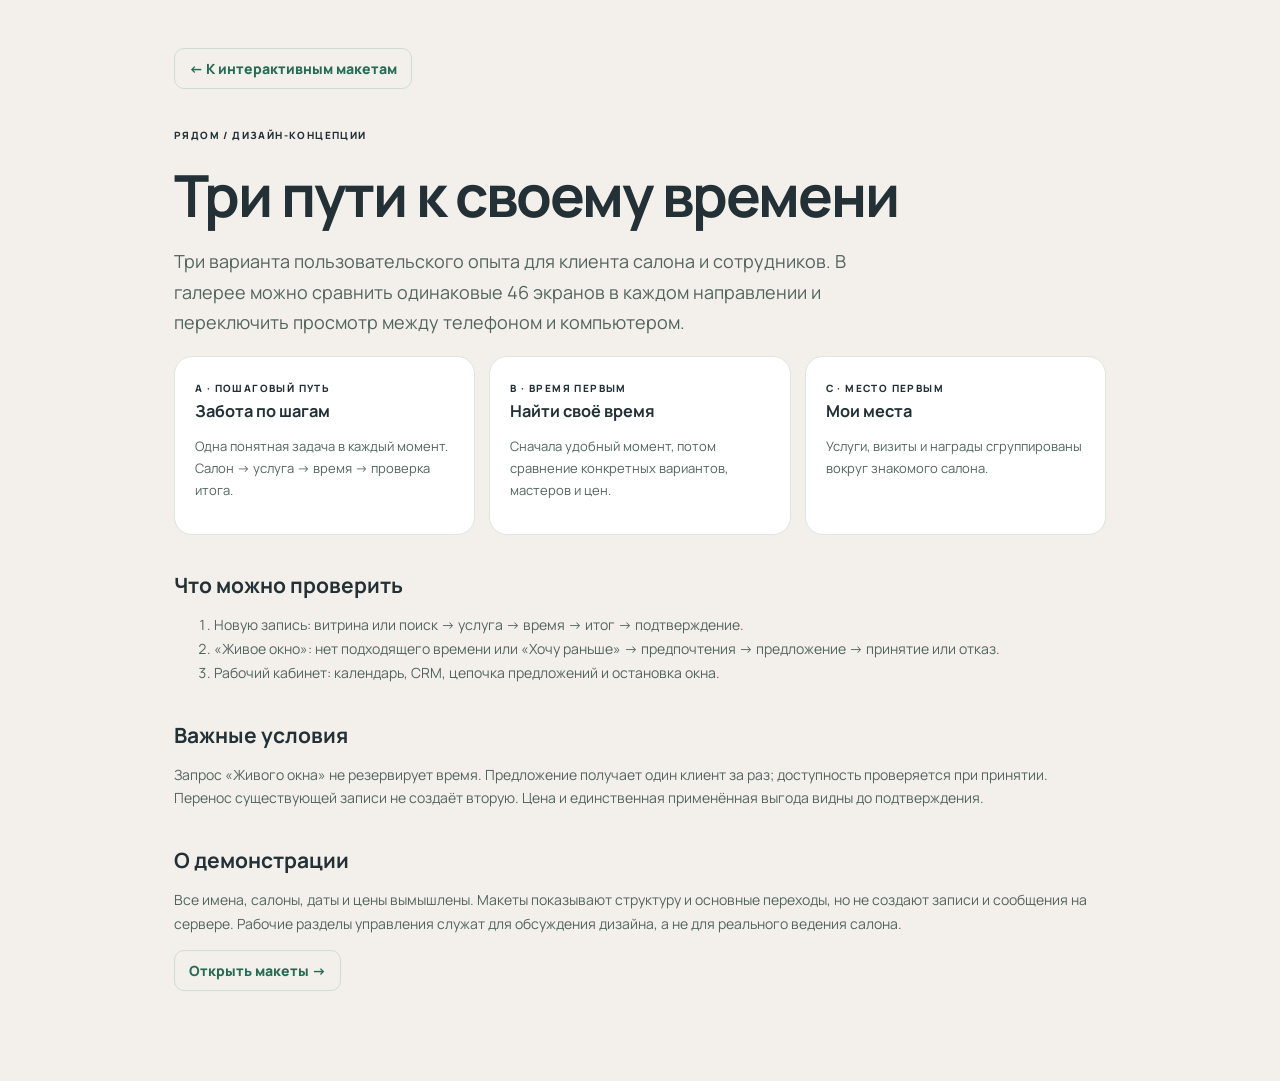
==== about.html @ b25e432c "Publish Ryadom UX design preview" ====
<!doctype html><html lang="ru"><head><meta charset="utf-8"><meta name="viewport" content="width=device-width,initial-scale=1"><title>О проекте · Рядом</title><link rel="stylesheet" href="style.css"><style>main{max-width:980px;margin:auto;padding:48px 24px 90px}h1{font-size:clamp(32px,5vw,58px);line-height:1.07;letter-spacing:-2px;margin:20px 0}h2{margin:36px 0 12px}p,li{line-height:1.7;color:#53645e}a{color:#276b56;text-decoration:underline;text-underline-offset:4px}.lead{font-size:18px;max-width:740px}.cards{display:grid;grid-template-columns:repeat(3,1fr);gap:14px}.cards article{background:#fff;border:1px solid #dce7df;border-radius:18px;padding:20px}.cards h3{margin:4px 0 8px}.cards p{font-size:13px}.back{display:inline-flex;border:1px solid #ceddd2;border-radius:10px;padding:10px 14px;text-decoration:none;font-weight:800}@media(max-width:700px){.cards{grid-template-columns:1fr}}</style></head><body><main><a class="back" href="index.html">← К интерактивным макетам</a><p class="kicker" style="margin-top:38px">РЯДОМ / ДИЗАЙН-КОНЦЕПЦИИ</p><h1>Три пути к своему времени</h1><p class="lead">Три варианта пользовательского опыта для клиента салона и сотрудников. В галерее можно сравнить одинаковые 46 экранов в каждом направлении и переключить просмотр между телефоном и компьютером.</p><div class="cards"><article><span class="kicker">A · ПОШАГОВЫЙ ПУТЬ</span><h3>Забота по шагам</h3><p>Одна понятная задача в каждый момент. Салон → услуга → время → проверка итога.</p></article><article><span class="kicker">B · ВРЕМЯ ПЕРВЫМ</span><h3>Найти своё время</h3><p>Сначала удобный момент, потом сравнение конкретных вариантов, мастеров и цен.</p></article><article><span class="kicker">C · МЕСТО ПЕРВЫМ</span><h3>Мои места</h3><p>Услуги, визиты и награды сгруппированы вокруг знакомого салона.</p></article></div><h2>Что можно проверить</h2><ol><li>Новую запись: витрина или поиск → услуга → время → итог → подтверждение.</li><li>«Живое окно»: нет подходящего времени или «Хочу раньше» → предпочтения → предложение → принятие или отказ.</li><li>Рабочий кабинет: календарь, CRM, цепочка предложений и остановка окна.</li></ol><h2>Важные условия</h2><p>Запрос «Живого окна» не резервирует время. Предложение получает один клиент за раз; доступность проверяется при принятии. Перенос существующей записи не создаёт вторую. Цена и единственная применённая выгода видны до подтверждения.</p><h2>О демонстрации</h2><p>Все имена, салоны, даты и цены вымышлены. Макеты показывают структуру и основные переходы, но не создают записи и сообщения на сервере. Рабочие разделы управления служат для обсуждения дизайна, а не для реального ведения салона.</p><a class="back" href="index.html">Открыть макеты →</a></main></body></html>
---- style.css ----
@import url('https://fonts.googleapis.com/css2?family=DM+Sans:wght@400;500;600;700&family=Manrope:wght@400;500;600;700;800&display=swap');
:root{font-family:Manrope,Arial,sans-serif;color:#233137;background:#f3f0eb;font-size:14px}*{box-sizing:border-box}body{margin:0}button,input,select,textarea{font:inherit}button{cursor:pointer}button:focus-visible,input:focus-visible,select:focus-visible,textarea:focus-visible,a:focus-visible{outline:3px solid #e5885a;outline-offset:3px}button:disabled{cursor:not-allowed;opacity:.55}a{text-decoration:none;color:inherit}.page{min-height:100vh}.lab{max-width:1480px;margin:0 auto;padding:22px 28px 70px;display:grid;grid-template-columns:280px minmax(0,1fr);gap:28px}.lab-head{grid-column:1/-1;display:flex;justify-content:space-between;align-items:center;gap:28px;padding:14px 6px 26px;border-bottom:1px solid #d7d7d2}.lab-head h1{font-size:clamp(29px,3.4vw,52px);line-height:1.09;letter-spacing:-2.5px;margin:7px 0}.lab-head p{margin:0;color:#697272;max-width:665px;line-height:1.65}.lab-head .label{font-size:11px;letter-spacing:2px;font-weight:800;color:#657476}.link{color:#275963;font-weight:700;text-decoration:underline;text-underline-offset:4px}.lab-nav{position:sticky;top:20px;height:calc(100vh - 40px);overflow:auto;scrollbar-width:thin}.lab-nav h2{font-size:13px;letter-spacing:1.2px;text-transform:uppercase;color:#75807e;margin:23px 0 10px}.lab-nav button{display:block;width:100%;text-align:left;padding:10px 12px;border:0;border-radius:10px;background:none;color:#485453;margin:2px 0}.lab-nav button:hover,.lab-nav button.active{background:#fff;color:#183e3a;font-weight:800}.lab-nav small{font-size:11px;display:block;color:#82908e}.concepts{display:flex;gap:10px;flex-wrap:wrap;margin:0 0 18px}.concepts button{flex:1;min-width:128px;border:1px solid #d6dcd6;border-radius:12px;background:#fff;padding:13px 14px;text-align:left}.concepts button strong{display:block;font-size:14px}.concepts button small{font-size:11px;color:#697675}.concepts button.active{border:2px solid #244e48;background:#e9f3ec}.concepts button.active.b{border-color:#235071;background:#e9f1f5}.concepts button.active.c{border-color:#745333;background:#f7eee2}.stage{min-width:0}.stage-top{display:grid;grid-template-columns:1fr auto;gap:16px;align-items:end;margin-bottom:17px}.stage-top h2{font-size:26px;letter-spacing:-1px;margin:0}.stage-top p{color:#697675;margin:5px 0 0}.stage-top .mode{display:flex;gap:4px;padding:4px;background:#e6e9e4;border-radius:10px}.mode button{padding:7px 12px;border:0;border-radius:7px;background:transparent;color:#53605c}.mode button.active{background:#fff;color:#1c413b;font-weight:800;box-shadow:0 1px 4px #26333317}.stage-body{display:flex;gap:30px;align-items:flex-start}.device-wrap{flex:0 0 390px}.device-label{font-size:11px;letter-spacing:1px;color:#76817d;margin:0 0 9px 4px}.device{width:390px;height:844px;overflow:hidden;border-radius:32px;background:white;box-shadow:0 22px 65px #29403c26;border:7px solid #273336;position:relative}.device .app-screen{height:830px}.explain{flex:1;min-width:220px;max-width:420px}.explain .eyebrow{color:#72807c}.explain h3{font-size:30px;line-height:1.18;letter-spacing:-1px;margin:10px 0 14px}.explain p{line-height:1.68;color:#596c68}.explain .why{border-top:1px solid #d5ddd5;margin:24px 0;padding-top:20px}.explain .why h4{margin:0 0 8px}.explain ul{padding-left:18px;line-height:1.8;color:#596c68}.explain .journey button{margin:5px 5px 5px 0;padding:10px 13px;border:1px solid #cbd8ce;background:white;border-radius:10px}.compare{background:#fff;border:1px solid #dce1da;border-radius:22px;margin:30px 0;padding:26px}.compare h2{margin-top:0}.compare-grid{display:grid;grid-template-columns:repeat(3,1fr);gap:18px}.compare-grid article{padding:18px;border-radius:16px;background:#f5f6f2}.compare-grid h3{margin:0 0 7px}.compare-grid p{color:#5c6865;line-height:1.5}.compare-grid strong{font-size:12px;color:#3f5550}.bottom-note{font-size:12px;line-height:1.6;color:#66746d;margin-top:18px}.app-screen{--bg:#f8f8f3;--paper:#fff;--ink:#23443c;--muted:#61756c;--accent:#276b56;--light:#e8f4e9;--line:#dce7df;--radius:20px;background:var(--bg);color:var(--ink);font-family:Manrope,Arial,sans-serif;position:relative;overflow:hidden}.app-screen.b{--bg:#f1f5f7;--paper:#fff;--ink:#203748;--muted:#647b87;--accent:#225b83;--light:#dfeef5;--line:#d5e2e8;--radius:12px;font-family:'DM Sans',Arial,sans-serif}.app-screen.c{--bg:#fcf7f0;--paper:#fffefa;--ink:#49372b;--muted:#817162;--accent:#915e3f;--light:#f5e8d9;--line:#eaded1;--radius:27px;font-family:Manrope,Arial,sans-serif}.status{height:27px;display:flex;align-items:center;justify-content:space-between;padding:0 22px;font-size:11px;font-weight:800;background:var(--bg)}.app-top{height:59px;display:flex;align-items:center;justify-content:space-between;padding:0 19px}.app-top .brand{font-weight:800;letter-spacing:-1.5px;font-size:23px}.app-top .brand span{color:var(--accent)}.app-top .back{border:0;background:transparent;font-size:26px;color:var(--ink);width:44px;height:44px;text-align:left}.app-top .space{background:var(--light);border:0;color:var(--accent);border-radius:99px;font-size:11px;font-weight:800;padding:8px 10px}.scroll{height:calc(100% - 170px);overflow:auto;padding:13px 22px 35px;scrollbar-width:thin;scrollbar-color:var(--line) transparent}.app-screen.b .scroll{padding-top:6px}.app-screen.c .scroll{padding:18px 24px 35px}.bottom{height:74px;background:var(--paper);border-top:1px solid var(--line);display:flex;justify-content:space-around;align-items:center;padding-bottom:12px;position:absolute;bottom:0;width:100%}.bottom button{border:0;background:transparent;color:var(--muted);font-size:11px;min-width:70px;min-height:48px;display:flex;flex-direction:column;align-items:center;justify-content:center;gap:2px}.bottom button.active{color:var(--accent);font-weight:800}.bottom .ico{font-size:19px}.home-line{font-size:11px;color:var(--muted);font-weight:800;letter-spacing:1.4px;text-transform:uppercase;margin-bottom:8px}.app-screen h1{font-size:27px;line-height:1.14;letter-spacing:-1.25px;margin:0 0 10px}.app-screen h2{font-size:19px;letter-spacing:-.6px;margin:25px 0 11px}.app-screen h3{font-size:15px;margin:0 0 4px}.sub{color:var(--muted);line-height:1.55;font-size:13px;margin:0 0 16px}.paper{background:var(--paper);border:1px solid var(--line);border-radius:var(--radius);padding:16px;margin:10px 0;box-shadow:0 3px 12px #29433908}.app-screen.a .paper{box-shadow:0 6px 20px #2c543c0c}.app-screen.b .paper{box-shadow:none}.app-screen.c .paper{border-color:#efe5d8;box-shadow:0 9px 25px #7755380b}.paper.soft{background:var(--light);border-color:transparent}.paper.warn{background:#fff4e7;border-color:#f0dcc0}.paper.error{background:#fff0ec;border-color:#efc5ba}.paper.good{background:#e8f5ee;border-color:#c4e6d0}.row{display:flex;align-items:center;justify-content:space-between;gap:12px}.row>div{min-width:0}.row strong{font-size:14px}.mini{color:var(--muted);font-size:11px;line-height:1.5}.kicker{font-size:10px;font-weight:800;letter-spacing:1.4px;text-transform:uppercase;color:var(--accent)}.big{font-size:34px;font-weight:800;letter-spacing:-2px}.pill{display:inline-flex;padding:5px 9px;border-radius:99px;background:var(--light);color:var(--accent);font-size:10px;font-weight:800}.pill.warn{background:#fff0d6;color:#93651f}.pill.ok{background:#e1f2e5;color:#227548}.art{height:142px;border-radius:var(--radius);background:linear-gradient(140deg,#d5e7d8,#f1e7cf);position:relative;overflow:hidden;margin:12px 0 22px}.art:before,.art:after{content:'';position:absolute;border:15px solid #ffffff94;width:140px;height:140px;border-radius:50%;right:20px;top:-30px}.art:after{right:100px;top:45px;width:105px;height:105px;border-width:10px}.art span{position:absolute;left:21px;top:25px;font-size:27px;letter-spacing:-1px;font-weight:800;z-index:2;color:#315747;max-width:165px}.art small{position:absolute;left:21px;bottom:18px;z-index:2;color:#315747}.app-screen.b .art{background:linear-gradient(135deg,#d7eaf3,#a8c8dd);border-radius:12px}.app-screen.b .art span,.app-screen.b .art small{color:#1d4f70}.app-screen.c .art{background:linear-gradient(135deg,#efd7bb,#fcf0dc);height:180px}.app-screen.c .art span,.app-screen.c .art small{color:#79543a}.btn{width:100%;min-height:48px;border-radius:13px;border:1px solid var(--accent);background:var(--accent);color:white;font-weight:800;padding:10px 16px;text-align:center;margin:6px 0}.btn.secondary{background:var(--paper);color:var(--accent)}.btn.ghost{background:transparent;border-color:transparent;color:var(--accent);text-align:left;padding-left:0}.btn.danger{background:#a84739;border-color:#a84739}.app-screen.c .btn{border-radius:100px}.app-screen.b .btn{border-radius:9px}.btn.inline{width:auto;padding:9px 15px;min-height:42px}.app-screen input,.app-screen select,.app-screen textarea{border:1px solid var(--line);border-radius:12px;background:#fff;color:var(--ink);padding:11px 12px;width:100%;min-height:44px;outline:none}.app-screen textarea{min-height:80px}.app-screen label{display:block;font-size:12px;font-weight:700;margin:12px 0 5px}.app-screen .checks label{display:inline-flex;align-items:center;gap:6px;margin:4px 5px 4px 0;border:1px solid var(--line);padding:7px 8px;border-radius:10px;font-size:11px;min-height:40px}.app-screen .checks input{width:auto;min-height:0;accent-color:var(--accent)}.chips{display:flex;gap:7px;overflow:auto;padding:3px 0 7px;scrollbar-width:none}.chips button{flex:0 0 auto;min-height:39px;border:1px solid var(--line);border-radius:99px;padding:7px 13px;color:var(--ink);background:var(--paper);font-size:12px}.chips button.sel{background:var(--accent);border-color:var(--accent);color:white}.meta-list{display:grid;grid-template-columns:auto 1fr;gap:10px 16px;padding:6px 0}.meta-list dt{color:var(--muted);font-size:12px}.meta-list dd{margin:0;font-weight:700;font-size:13px;text-align:right}.divider{border:0;border-top:1px solid var(--line);margin:14px 0}.touch{display:block;width:100%;border:0;background:transparent;text-align:left;color:inherit;padding:0;min-height:44px}.touch+.touch{border-top:1px solid var(--line)}.touch:focus-visible{outline:3px solid #e5885a}.touch-row{display:flex;align-items:center;justify-content:space-between;gap:10px;padding:12px 0}.touch-row .arrow{font-size:22px;color:var(--accent)}.progress{display:flex;gap:7px}.progress i{flex:1;height:8px;border-radius:8px;background:var(--line)}.progress i.on{background:var(--accent)}.empty-icon{font-size:32px;display:block;margin-bottom:12px}.workspace-menu{display:grid;gap:8px}.workspace-menu button{border:1px solid var(--line);background:var(--paper);border-radius:14px;text-align:left;padding:16px;color:var(--ink);min-height:72px}.workspace-menu button strong{display:block}.workspace-menu button small{color:var(--muted)}.step-head{display:flex;gap:7px;margin:0 0 18px}.step-head i{height:4px;background:var(--line);flex:1;border-radius:4px}.step-head i.on{background:var(--accent)}.grid-two{display:grid;grid-template-columns:1fr 1fr;gap:9px}.choice{background:var(--paper);border:1px solid var(--line);border-radius:14px;padding:13px;text-align:left;color:var(--ink);min-height:68px;width:100%}.choice.sel{border:2px solid var(--accent);background:var(--light)}.choice strong{display:block}.choice small{color:var(--muted)}.app-screen.b .time-grid{display:grid;grid-template-columns:repeat(3,1fr);gap:8px}.time-grid button{border:1px solid var(--line);background:var(--paper);border-radius:11px;padding:12px 6px;color:var(--ink);min-height:52px;font-weight:700}.time-grid button.sel{background:var(--accent);color:white}.app-screen.c .time-grid{display:flex;overflow:auto;gap:8px}.app-screen.c .time-grid button{min-width:86px}.timeline{border-left:2px solid var(--line);margin-left:6px;padding-left:16px}.timeline article{position:relative;padding:4px 0 22px}.timeline article:before{content:'';position:absolute;left:-22px;top:7px;width:10px;height:10px;border-radius:50%;background:var(--accent)}.drawer{background:var(--paper);border-radius:22px 22px 0 0;padding:18px;border-top:1px solid var(--line)}.app-screen.b .drawer{border-radius:12px}.filter-band{background:var(--paper);border:1px solid var(--line);padding:12px;border-radius:12px;margin:8px 0}.search-input{display:flex;gap:7px;align-items:center;background:var(--paper);border:1px solid var(--line);border-radius:13px;padding:0 10px}.search-input input{border:0;background:transparent}.app-screen.c .salon-tabs{display:flex;gap:14px;border-bottom:1px solid var(--line);margin:10px 0 20px}.salon-tabs button{border:0;background:transparent;color:var(--muted);padding:10px 0;font-size:12px}.salon-tabs button.sel{color:var(--accent);font-weight:800;border-bottom:2px solid var(--accent)}.desktop{width:min(100%,1000px);min-height:670px;background:var(--bg);border:1px solid var(--line);border-radius:22px;overflow:hidden;display:grid;grid-template-columns:206px 1fr;box-shadow:0 20px 50px #29403c17}.desktop aside{background:var(--paper);border-right:1px solid var(--line);padding:25px 15px}.desktop aside strong{display:block;font-size:22px;margin:0 0 20px}.desktop aside button{width:100%;border:0;background:transparent;border-radius:10px;padding:12px;text-align:left;color:var(--muted)}.desktop aside button.sel{background:var(--light);color:var(--accent);font-weight:800}.desktop main{padding:30px 33px}.desktop h2{margin:0;font-size:26px}.desktop .board{display:grid;grid-template-columns:repeat(3,1fr);gap:12px;margin-top:22px}.desktop .paper{margin:0}.desktop .table{background:var(--paper);border:1px solid var(--line);border-radius:16px;margin-top:22px;overflow:hidden}.desktop .table-row{display:grid;grid-template-columns:1fr 1fr 1.4fr .8fr;padding:15px 20px;border-bottom:1px solid var(--line);font-size:13px}.desktop .table-row:last-child{border:0}.desktop .table-row.head{font-size:11px;font-weight:800;color:var(--muted)}.desktop .wide-timeline{display:grid;grid-template-columns:58px repeat(3,1fr);gap:8px;margin-top:20px}.desktop .wide-timeline>div{border-bottom:1px solid var(--line);min-height:65px;padding:6px;font-size:12px}.desktop .wide-timeline .block{background:var(--light);border-radius:10px;padding:12px;font-size:13px}.desktop .workhero{display:flex;justify-content:space-between;gap:18px;margin-top:10px}.desktop .workhero p{color:var(--muted)}.desktop .workhero button{width:auto;padding:10px 18px}.app-screen.b .step-head{display:none}.app-screen.b .booking-layout .paper{border-left:3px solid var(--accent)}.app-screen.c .booking-layout .paper{border-radius:25px}.app-screen.c .salon-header{font-size:11px;color:var(--accent);font-weight:800;letter-spacing:.9px;text-transform:uppercase}.app-screen.a .task-hero{background:linear-gradient(135deg,#e5f4e7,#f7f9ed);border-radius:24px;padding:21px;margin:5px 0 20px}.task-hero .big{font-size:24px;letter-spacing:-1px}.app-screen.b .task-hero{background:#dcecf5;border-radius:12px}.app-screen.c .task-hero{background:#f7e9d8;border-radius:28px}.app-screen.b .search-heading{font-size:32px}.app-screen.c .salon-portal{border-radius:27px;background:var(--light);padding:20px}.app-screen.c .salon-portal h1{margin:4px 0}.top-actions{display:flex;gap:6px;align-items:center}.top-actions button{border:0;background:var(--light);color:var(--accent);min-height:35px;border-radius:99px;padding:5px 10px;font-size:11px;font-weight:800}.spark{font-size:21px;color:var(--accent)}@media(max-width:1100px){.stage-body{flex-direction:column}.lab{grid-template-columns:230px minmax(0,1fr)}.device-wrap{flex:0 0 auto}}@media(max-width:760px){.lab{display:block;padding:16px 12px}.lab-head{display:block;padding-bottom:14px}.lab-head h1{letter-spacing:-1.5px}.lab-head p{font-size:12px}.lab-nav{position:static;height:auto;max-height:120px;overflow:auto;display:flex;gap:10px;align-items:flex-start;border-bottom:1px solid #ddd;padding:0 0 10px}.lab-nav h2{display:none}.lab-nav button{width:auto;white-space:nowrap;border:1px solid #d9ded8;padding:8px 12px}.stage-top{display:block}.stage-top h2{font-size:20px}.stage-body{align-items:center;gap:14px}.device{max-width:calc(100vw - 24px);height:844px}.device-wrap{max-width:100%}.explain{padding:12px}.compare-grid{grid-template-columns:1fr}.compare{padding:18px}.stage-top .mode{margin:10px 0}}
.comparison-table{margin-top:18px;border:1px solid #e0e6e0;border-radius:14px;overflow:hidden}.comparison-row{display:grid;grid-template-columns:1.1fr repeat(3,1fr);border-top:1px solid #e7ece6}.comparison-row:first-child{border-top:0}.comparison-row span{padding:11px 12px;font-size:12px;line-height:1.45}.comparison-row span:first-child{font-weight:800;background:#f8faf6}.comparison-row.head{background:#ecf3ee;color:#49635a;font-weight:800}.comparison-row.head span{font-size:10px;letter-spacing:.6px}.comparison-row.head span:first-child{background:#ecf3ee}@media(max-width:760px){.comparison-table{overflow-x:auto}.comparison-row{min-width:650px}}
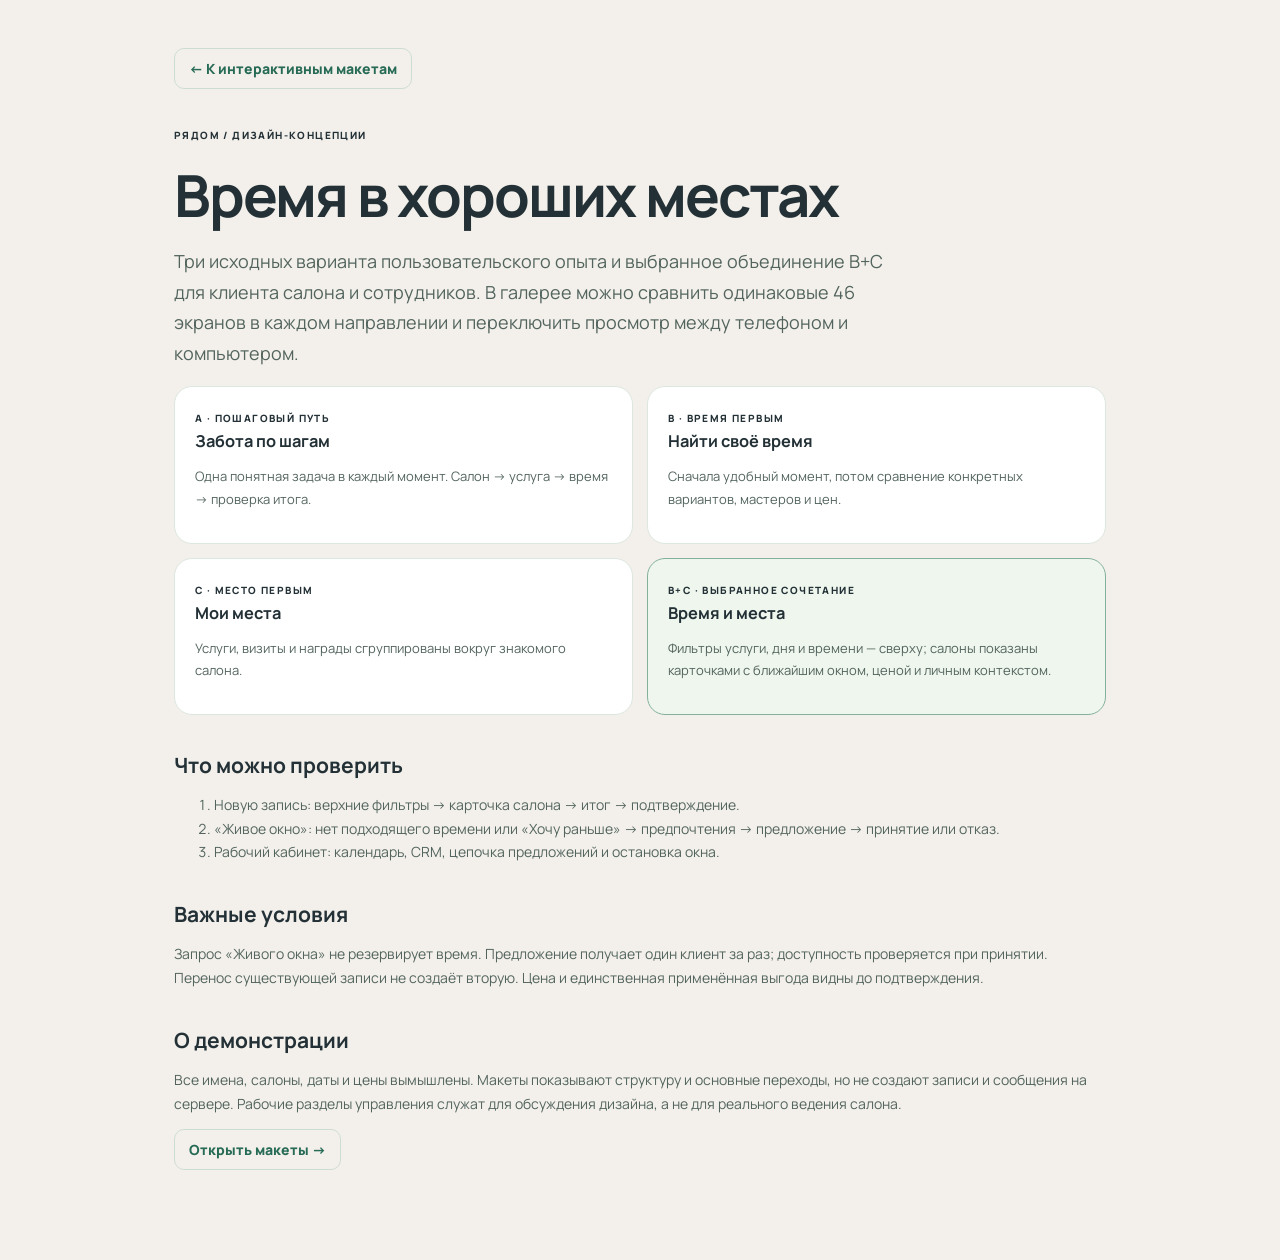
==== commit 11938553: "Add combined B+C search and salon card experience" ====
--- a/about.html
+++ b/about.html
@@ -1 +1 @@
-<!doctype html><html lang="ru"><head><meta charset="utf-8"><meta name="viewport" content="width=device-width,initial-scale=1"><title>О проекте · Рядом</title><link rel="stylesheet" href="style.css"><style>main{max-width:980px;margin:auto;padding:48px 24px 90px}h1{font-size:clamp(32px,5vw,58px);line-height:1.07;letter-spacing:-2px;margin:20px 0}h2{margin:36px 0 12px}p,li{line-height:1.7;color:#53645e}a{color:#276b56;text-decoration:underline;text-underline-offset:4px}.lead{font-size:18px;max-width:740px}.cards{display:grid;grid-template-columns:repeat(3,1fr);gap:14px}.cards article{background:#fff;border:1px solid #dce7df;border-radius:18px;padding:20px}.cards h3{margin:4px 0 8px}.cards p{font-size:13px}.back{display:inline-flex;border:1px solid #ceddd2;border-radius:10px;padding:10px 14px;text-decoration:none;font-weight:800}@media(max-width:700px){.cards{grid-template-columns:1fr}}</style></head><body><main><a class="back" href="index.html">← К интерактивным макетам</a><p class="kicker" style="margin-top:38px">РЯДОМ / ДИЗАЙН-КОНЦЕПЦИИ</p><h1>Три пути к своему времени</h1><p class="lead">Три варианта пользовательского опыта для клиента салона и сотрудников. В галерее можно сравнить одинаковые 46 экранов в каждом направлении и переключить просмотр между телефоном и компьютером.</p><div class="cards"><article><span class="kicker">A · ПОШАГОВЫЙ ПУТЬ</span><h3>Забота по шагам</h3><p>Одна понятная задача в каждый момент. Салон → услуга → время → проверка итога.</p></article><article><span class="kicker">B · ВРЕМЯ ПЕРВЫМ</span><h3>Найти своё время</h3><p>Сначала удобный момент, потом сравнение конкретных вариантов, мастеров и цен.</p></article><article><span class="kicker">C · МЕСТО ПЕРВЫМ</span><h3>Мои места</h3><p>Услуги, визиты и награды сгруппированы вокруг знакомого салона.</p></article></div><h2>Что можно проверить</h2><ol><li>Новую запись: витрина или поиск → услуга → время → итог → подтверждение.</li><li>«Живое окно»: нет подходящего времени или «Хочу раньше» → предпочтения → предложение → принятие или отказ.</li><li>Рабочий кабинет: календарь, CRM, цепочка предложений и остановка окна.</li></ol><h2>Важные условия</h2><p>Запрос «Живого окна» не резервирует время. Предложение получает один клиент за раз; доступность проверяется при принятии. Перенос существующей записи не создаёт вторую. Цена и единственная применённая выгода видны до подтверждения.</p><h2>О демонстрации</h2><p>Все имена, салоны, даты и цены вымышлены. Макеты показывают структуру и основные переходы, но не создают записи и сообщения на сервере. Рабочие разделы управления служат для обсуждения дизайна, а не для реального ведения салона.</p><a class="back" href="index.html">Открыть макеты →</a></main></body></html>
+<!doctype html><html lang="ru"><head><meta charset="utf-8"><meta name="viewport" content="width=device-width,initial-scale=1"><title>О проекте · Рядом</title><link rel="stylesheet" href="style.css?v=bc1"><style>main{max-width:980px;margin:auto;padding:48px 24px 90px}h1{font-size:clamp(32px,5vw,58px);line-height:1.07;letter-spacing:-2px;margin:20px 0}h2{margin:36px 0 12px}p,li{line-height:1.7;color:#53645e}a{color:#276b56;text-decoration:underline;text-underline-offset:4px}.lead{font-size:18px;max-width:740px}.cards{display:grid;grid-template-columns:repeat(2,1fr);gap:14px}.cards article{background:#fff;border:1px solid #dce7df;border-radius:18px;padding:20px}.cards h3{margin:4px 0 8px}.cards p{font-size:13px}.back{display:inline-flex;border:1px solid #ceddd2;border-radius:10px;padding:10px 14px;text-decoration:none;font-weight:800}@media(max-width:700px){.cards{grid-template-columns:1fr}}</style></head><body><main><a class="back" href="index.html">← К интерактивным макетам</a><p class="kicker" style="margin-top:38px">РЯДОМ / ДИЗАЙН-КОНЦЕПЦИИ</p><h1>Время в хороших местах</h1><p class="lead">Три исходных варианта пользовательского опыта и выбранное объединение B+C для клиента салона и сотрудников. В галерее можно сравнить одинаковые 46 экранов в каждом направлении и переключить просмотр между телефоном и компьютером.</p><div class="cards"><article><span class="kicker">A · ПОШАГОВЫЙ ПУТЬ</span><h3>Забота по шагам</h3><p>Одна понятная задача в каждый момент. Салон → услуга → время → проверка итога.</p></article><article><span class="kicker">B · ВРЕМЯ ПЕРВЫМ</span><h3>Найти своё время</h3><p>Сначала удобный момент, потом сравнение конкретных вариантов, мастеров и цен.</p></article><article><span class="kicker">C · МЕСТО ПЕРВЫМ</span><h3>Мои места</h3><p>Услуги, визиты и награды сгруппированы вокруг знакомого салона.</p></article><article style="background:#eef6ed;border-color:#84b19a"><span class="kicker">B+C · ВЫБРАННОЕ СОЧЕТАНИЕ</span><h3>Время и места</h3><p>Фильтры услуги, дня и времени — сверху; салоны показаны карточками с ближайшим окном, ценой и личным контекстом.</p></article></div><h2>Что можно проверить</h2><ol><li>Новую запись: верхние фильтры → карточка салона → итог → подтверждение.</li><li>«Живое окно»: нет подходящего времени или «Хочу раньше» → предпочтения → предложение → принятие или отказ.</li><li>Рабочий кабинет: календарь, CRM, цепочка предложений и остановка окна.</li></ol><h2>Важные условия</h2><p>Запрос «Живого окна» не резервирует время. Предложение получает один клиент за раз; доступность проверяется при принятии. Перенос существующей записи не создаёт вторую. Цена и единственная применённая выгода видны до подтверждения.</p><h2>О демонстрации</h2><p>Все имена, салоны, даты и цены вымышлены. Макеты показывают структуру и основные переходы, но не создают записи и сообщения на сервере. Рабочие разделы управления служат для обсуждения дизайна, а не для реального ведения салона.</p><a class="back" href="index.html">Открыть макеты →</a></main></body></html>
--- a/style.css
+++ b/style.css
@@ -1,3 +1,4 @@
 @import url('https://fonts.googleapis.com/css2?family=DM+Sans:wght@400;500;600;700&family=Manrope:wght@400;500;600;700;800&display=swap');
 :root{font-family:Manrope,Arial,sans-serif;color:#233137;background:#f3f0eb;font-size:14px}*{box-sizing:border-box}body{margin:0}button,input,select,textarea{font:inherit}button{cursor:pointer}button:focus-visible,input:focus-visible,select:focus-visible,textarea:focus-visible,a:focus-visible{outline:3px solid #e5885a;outline-offset:3px}button:disabled{cursor:not-allowed;opacity:.55}a{text-decoration:none;color:inherit}.page{min-height:100vh}.lab{max-width:1480px;margin:0 auto;padding:22px 28px 70px;display:grid;grid-template-columns:280px minmax(0,1fr);gap:28px}.lab-head{grid-column:1/-1;display:flex;justify-content:space-between;align-items:center;gap:28px;padding:14px 6px 26px;border-bottom:1px solid #d7d7d2}.lab-head h1{font-size:clamp(29px,3.4vw,52px);line-height:1.09;letter-spacing:-2.5px;margin:7px 0}.lab-head p{margin:0;color:#697272;max-width:665px;line-height:1.65}.lab-head .label{font-size:11px;letter-spacing:2px;font-weight:800;color:#657476}.link{color:#275963;font-weight:700;text-decoration:underline;text-underline-offset:4px}.lab-nav{position:sticky;top:20px;height:calc(100vh - 40px);overflow:auto;scrollbar-width:thin}.lab-nav h2{font-size:13px;letter-spacing:1.2px;text-transform:uppercase;color:#75807e;margin:23px 0 10px}.lab-nav button{display:block;width:100%;text-align:left;padding:10px 12px;border:0;border-radius:10px;background:none;color:#485453;margin:2px 0}.lab-nav button:hover,.lab-nav button.active{background:#fff;color:#183e3a;font-weight:800}.lab-nav small{font-size:11px;display:block;color:#82908e}.concepts{display:flex;gap:10px;flex-wrap:wrap;margin:0 0 18px}.concepts button{flex:1;min-width:128px;border:1px solid #d6dcd6;border-radius:12px;background:#fff;padding:13px 14px;text-align:left}.concepts button strong{display:block;font-size:14px}.concepts button small{font-size:11px;color:#697675}.concepts button.active{border:2px solid #244e48;background:#e9f3ec}.concepts button.active.b{border-color:#235071;background:#e9f1f5}.concepts button.active.c{border-color:#745333;background:#f7eee2}.stage{min-width:0}.stage-top{display:grid;grid-template-columns:1fr auto;gap:16px;align-items:end;margin-bottom:17px}.stage-top h2{font-size:26px;letter-spacing:-1px;margin:0}.stage-top p{color:#697675;margin:5px 0 0}.stage-top .mode{display:flex;gap:4px;padding:4px;background:#e6e9e4;border-radius:10px}.mode button{padding:7px 12px;border:0;border-radius:7px;background:transparent;color:#53605c}.mode button.active{background:#fff;color:#1c413b;font-weight:800;box-shadow:0 1px 4px #26333317}.stage-body{display:flex;gap:30px;align-items:flex-start}.device-wrap{flex:0 0 390px}.device-label{font-size:11px;letter-spacing:1px;color:#76817d;margin:0 0 9px 4px}.device{width:390px;height:844px;overflow:hidden;border-radius:32px;background:white;box-shadow:0 22px 65px #29403c26;border:7px solid #273336;position:relative}.device .app-screen{height:830px}.explain{flex:1;min-width:220px;max-width:420px}.explain .eyebrow{color:#72807c}.explain h3{font-size:30px;line-height:1.18;letter-spacing:-1px;margin:10px 0 14px}.explain p{line-height:1.68;color:#596c68}.explain .why{border-top:1px solid #d5ddd5;margin:24px 0;padding-top:20px}.explain .why h4{margin:0 0 8px}.explain ul{padding-left:18px;line-height:1.8;color:#596c68}.explain .journey button{margin:5px 5px 5px 0;padding:10px 13px;border:1px solid #cbd8ce;background:white;border-radius:10px}.compare{background:#fff;border:1px solid #dce1da;border-radius:22px;margin:30px 0;padding:26px}.compare h2{margin-top:0}.compare-grid{display:grid;grid-template-columns:repeat(3,1fr);gap:18px}.compare-grid article{padding:18px;border-radius:16px;background:#f5f6f2}.compare-grid h3{margin:0 0 7px}.compare-grid p{color:#5c6865;line-height:1.5}.compare-grid strong{font-size:12px;color:#3f5550}.bottom-note{font-size:12px;line-height:1.6;color:#66746d;margin-top:18px}.app-screen{--bg:#f8f8f3;--paper:#fff;--ink:#23443c;--muted:#61756c;--accent:#276b56;--light:#e8f4e9;--line:#dce7df;--radius:20px;background:var(--bg);color:var(--ink);font-family:Manrope,Arial,sans-serif;position:relative;overflow:hidden}.app-screen.b{--bg:#f1f5f7;--paper:#fff;--ink:#203748;--muted:#647b87;--accent:#225b83;--light:#dfeef5;--line:#d5e2e8;--radius:12px;font-family:'DM Sans',Arial,sans-serif}.app-screen.c{--bg:#fcf7f0;--paper:#fffefa;--ink:#49372b;--muted:#817162;--accent:#915e3f;--light:#f5e8d9;--line:#eaded1;--radius:27px;font-family:Manrope,Arial,sans-serif}.status{height:27px;display:flex;align-items:center;justify-content:space-between;padding:0 22px;font-size:11px;font-weight:800;background:var(--bg)}.app-top{height:59px;display:flex;align-items:center;justify-content:space-between;padding:0 19px}.app-top .brand{font-weight:800;letter-spacing:-1.5px;font-size:23px}.app-top .brand span{color:var(--accent)}.app-top .back{border:0;background:transparent;font-size:26px;color:var(--ink);width:44px;height:44px;text-align:left}.app-top .space{background:var(--light);border:0;color:var(--accent);border-radius:99px;font-size:11px;font-weight:800;padding:8px 10px}.scroll{height:calc(100% - 170px);overflow:auto;padding:13px 22px 35px;scrollbar-width:thin;scrollbar-color:var(--line) transparent}.app-screen.b .scroll{padding-top:6px}.app-screen.c .scroll{padding:18px 24px 35px}.bottom{height:74px;background:var(--paper);border-top:1px solid var(--line);display:flex;justify-content:space-around;align-items:center;padding-bottom:12px;position:absolute;bottom:0;width:100%}.bottom button{border:0;background:transparent;color:var(--muted);font-size:11px;min-width:70px;min-height:48px;display:flex;flex-direction:column;align-items:center;justify-content:center;gap:2px}.bottom button.active{color:var(--accent);font-weight:800}.bottom .ico{font-size:19px}.home-line{font-size:11px;color:var(--muted);font-weight:800;letter-spacing:1.4px;text-transform:uppercase;margin-bottom:8px}.app-screen h1{font-size:27px;line-height:1.14;letter-spacing:-1.25px;margin:0 0 10px}.app-screen h2{font-size:19px;letter-spacing:-.6px;margin:25px 0 11px}.app-screen h3{font-size:15px;margin:0 0 4px}.sub{color:var(--muted);line-height:1.55;font-size:13px;margin:0 0 16px}.paper{background:var(--paper);border:1px solid var(--line);border-radius:var(--radius);padding:16px;margin:10px 0;box-shadow:0 3px 12px #29433908}.app-screen.a .paper{box-shadow:0 6px 20px #2c543c0c}.app-screen.b .paper{box-shadow:none}.app-screen.c .paper{border-color:#efe5d8;box-shadow:0 9px 25px #7755380b}.paper.soft{background:var(--light);border-color:transparent}.paper.warn{background:#fff4e7;border-color:#f0dcc0}.paper.error{background:#fff0ec;border-color:#efc5ba}.paper.good{background:#e8f5ee;border-color:#c4e6d0}.row{display:flex;align-items:center;justify-content:space-between;gap:12px}.row>div{min-width:0}.row strong{font-size:14px}.mini{color:var(--muted);font-size:11px;line-height:1.5}.kicker{font-size:10px;font-weight:800;letter-spacing:1.4px;text-transform:uppercase;color:var(--accent)}.big{font-size:34px;font-weight:800;letter-spacing:-2px}.pill{display:inline-flex;padding:5px 9px;border-radius:99px;background:var(--light);color:var(--accent);font-size:10px;font-weight:800}.pill.warn{background:#fff0d6;color:#93651f}.pill.ok{background:#e1f2e5;color:#227548}.art{height:142px;border-radius:var(--radius);background:linear-gradient(140deg,#d5e7d8,#f1e7cf);position:relative;overflow:hidden;margin:12px 0 22px}.art:before,.art:after{content:'';position:absolute;border:15px solid #ffffff94;width:140px;height:140px;border-radius:50%;right:20px;top:-30px}.art:after{right:100px;top:45px;width:105px;height:105px;border-width:10px}.art span{position:absolute;left:21px;top:25px;font-size:27px;letter-spacing:-1px;font-weight:800;z-index:2;color:#315747;max-width:165px}.art small{position:absolute;left:21px;bottom:18px;z-index:2;color:#315747}.app-screen.b .art{background:linear-gradient(135deg,#d7eaf3,#a8c8dd);border-radius:12px}.app-screen.b .art span,.app-screen.b .art small{color:#1d4f70}.app-screen.c .art{background:linear-gradient(135deg,#efd7bb,#fcf0dc);height:180px}.app-screen.c .art span,.app-screen.c .art small{color:#79543a}.btn{width:100%;min-height:48px;border-radius:13px;border:1px solid var(--accent);background:var(--accent);color:white;font-weight:800;padding:10px 16px;text-align:center;margin:6px 0}.btn.secondary{background:var(--paper);color:var(--accent)}.btn.ghost{background:transparent;border-color:transparent;color:var(--accent);text-align:left;padding-left:0}.btn.danger{background:#a84739;border-color:#a84739}.app-screen.c .btn{border-radius:100px}.app-screen.b .btn{border-radius:9px}.btn.inline{width:auto;padding:9px 15px;min-height:42px}.app-screen input,.app-screen select,.app-screen textarea{border:1px solid var(--line);border-radius:12px;background:#fff;color:var(--ink);padding:11px 12px;width:100%;min-height:44px;outline:none}.app-screen textarea{min-height:80px}.app-screen label{display:block;font-size:12px;font-weight:700;margin:12px 0 5px}.app-screen .checks label{display:inline-flex;align-items:center;gap:6px;margin:4px 5px 4px 0;border:1px solid var(--line);padding:7px 8px;border-radius:10px;font-size:11px;min-height:40px}.app-screen .checks input{width:auto;min-height:0;accent-color:var(--accent)}.chips{display:flex;gap:7px;overflow:auto;padding:3px 0 7px;scrollbar-width:none}.chips button{flex:0 0 auto;min-height:39px;border:1px solid var(--line);border-radius:99px;padding:7px 13px;color:var(--ink);background:var(--paper);font-size:12px}.chips button.sel{background:var(--accent);border-color:var(--accent);color:white}.meta-list{display:grid;grid-template-columns:auto 1fr;gap:10px 16px;padding:6px 0}.meta-list dt{color:var(--muted);font-size:12px}.meta-list dd{margin:0;font-weight:700;font-size:13px;text-align:right}.divider{border:0;border-top:1px solid var(--line);margin:14px 0}.touch{display:block;width:100%;border:0;background:transparent;text-align:left;color:inherit;padding:0;min-height:44px}.touch+.touch{border-top:1px solid var(--line)}.touch:focus-visible{outline:3px solid #e5885a}.touch-row{display:flex;align-items:center;justify-content:space-between;gap:10px;padding:12px 0}.touch-row .arrow{font-size:22px;color:var(--accent)}.progress{display:flex;gap:7px}.progress i{flex:1;height:8px;border-radius:8px;background:var(--line)}.progress i.on{background:var(--accent)}.empty-icon{font-size:32px;display:block;margin-bottom:12px}.workspace-menu{display:grid;gap:8px}.workspace-menu button{border:1px solid var(--line);background:var(--paper);border-radius:14px;text-align:left;padding:16px;color:var(--ink);min-height:72px}.workspace-menu button strong{display:block}.workspace-menu button small{color:var(--muted)}.step-head{display:flex;gap:7px;margin:0 0 18px}.step-head i{height:4px;background:var(--line);flex:1;border-radius:4px}.step-head i.on{background:var(--accent)}.grid-two{display:grid;grid-template-columns:1fr 1fr;gap:9px}.choice{background:var(--paper);border:1px solid var(--line);border-radius:14px;padding:13px;text-align:left;color:var(--ink);min-height:68px;width:100%}.choice.sel{border:2px solid var(--accent);background:var(--light)}.choice strong{display:block}.choice small{color:var(--muted)}.app-screen.b .time-grid{display:grid;grid-template-columns:repeat(3,1fr);gap:8px}.time-grid button{border:1px solid var(--line);background:var(--paper);border-radius:11px;padding:12px 6px;color:var(--ink);min-height:52px;font-weight:700}.time-grid button.sel{background:var(--accent);color:white}.app-screen.c .time-grid{display:flex;overflow:auto;gap:8px}.app-screen.c .time-grid button{min-width:86px}.timeline{border-left:2px solid var(--line);margin-left:6px;padding-left:16px}.timeline article{position:relative;padding:4px 0 22px}.timeline article:before{content:'';position:absolute;left:-22px;top:7px;width:10px;height:10px;border-radius:50%;background:var(--accent)}.drawer{background:var(--paper);border-radius:22px 22px 0 0;padding:18px;border-top:1px solid var(--line)}.app-screen.b .drawer{border-radius:12px}.filter-band{background:var(--paper);border:1px solid var(--line);padding:12px;border-radius:12px;margin:8px 0}.search-input{display:flex;gap:7px;align-items:center;background:var(--paper);border:1px solid var(--line);border-radius:13px;padding:0 10px}.search-input input{border:0;background:transparent}.app-screen.c .salon-tabs{display:flex;gap:14px;border-bottom:1px solid var(--line);margin:10px 0 20px}.salon-tabs button{border:0;background:transparent;color:var(--muted);padding:10px 0;font-size:12px}.salon-tabs button.sel{color:var(--accent);font-weight:800;border-bottom:2px solid var(--accent)}.desktop{width:min(100%,1000px);min-height:670px;background:var(--bg);border:1px solid var(--line);border-radius:22px;overflow:hidden;display:grid;grid-template-columns:206px 1fr;box-shadow:0 20px 50px #29403c17}.desktop aside{background:var(--paper);border-right:1px solid var(--line);padding:25px 15px}.desktop aside strong{display:block;font-size:22px;margin:0 0 20px}.desktop aside button{width:100%;border:0;background:transparent;border-radius:10px;padding:12px;text-align:left;color:var(--muted)}.desktop aside button.sel{background:var(--light);color:var(--accent);font-weight:800}.desktop main{padding:30px 33px}.desktop h2{margin:0;font-size:26px}.desktop .board{display:grid;grid-template-columns:repeat(3,1fr);gap:12px;margin-top:22px}.desktop .paper{margin:0}.desktop .table{background:var(--paper);border:1px solid var(--line);border-radius:16px;margin-top:22px;overflow:hidden}.desktop .table-row{display:grid;grid-template-columns:1fr 1fr 1.4fr .8fr;padding:15px 20px;border-bottom:1px solid var(--line);font-size:13px}.desktop .table-row:last-child{border:0}.desktop .table-row.head{font-size:11px;font-weight:800;color:var(--muted)}.desktop .wide-timeline{display:grid;grid-template-columns:58px repeat(3,1fr);gap:8px;margin-top:20px}.desktop .wide-timeline>div{border-bottom:1px solid var(--line);min-height:65px;padding:6px;font-size:12px}.desktop .wide-timeline .block{background:var(--light);border-radius:10px;padding:12px;font-size:13px}.desktop .workhero{display:flex;justify-content:space-between;gap:18px;margin-top:10px}.desktop .workhero p{color:var(--muted)}.desktop .workhero button{width:auto;padding:10px 18px}.app-screen.b .step-head{display:none}.app-screen.b .booking-layout .paper{border-left:3px solid var(--accent)}.app-screen.c .booking-layout .paper{border-radius:25px}.app-screen.c .salon-header{font-size:11px;color:var(--accent);font-weight:800;letter-spacing:.9px;text-transform:uppercase}.app-screen.a .task-hero{background:linear-gradient(135deg,#e5f4e7,#f7f9ed);border-radius:24px;padding:21px;margin:5px 0 20px}.task-hero .big{font-size:24px;letter-spacing:-1px}.app-screen.b .task-hero{background:#dcecf5;border-radius:12px}.app-screen.c .task-hero{background:#f7e9d8;border-radius:28px}.app-screen.b .search-heading{font-size:32px}.app-screen.c .salon-portal{border-radius:27px;background:var(--light);padding:20px}.app-screen.c .salon-portal h1{margin:4px 0}.top-actions{display:flex;gap:6px;align-items:center}.top-actions button{border:0;background:var(--light);color:var(--accent);min-height:35px;border-radius:99px;padding:5px 10px;font-size:11px;font-weight:800}.spark{font-size:21px;color:var(--accent)}@media(max-width:1100px){.stage-body{flex-direction:column}.lab{grid-template-columns:230px minmax(0,1fr)}.device-wrap{flex:0 0 auto}}@media(max-width:760px){.lab{display:block;padding:16px 12px}.lab-head{display:block;padding-bottom:14px}.lab-head h1{letter-spacing:-1.5px}.lab-head p{font-size:12px}.lab-nav{position:static;height:auto;max-height:120px;overflow:auto;display:flex;gap:10px;align-items:flex-start;border-bottom:1px solid #ddd;padding:0 0 10px}.lab-nav h2{display:none}.lab-nav button{width:auto;white-space:nowrap;border:1px solid #d9ded8;padding:8px 12px}.stage-top{display:block}.stage-top h2{font-size:20px}.stage-body{align-items:center;gap:14px}.device{max-width:calc(100vw - 24px);height:844px}.device-wrap{max-width:100%}.explain{padding:12px}.compare-grid{grid-template-columns:1fr}.compare{padding:18px}.stage-top .mode{margin:10px 0}}
 .comparison-table{margin-top:18px;border:1px solid #e0e6e0;border-radius:14px;overflow:hidden}.comparison-row{display:grid;grid-template-columns:1.1fr repeat(3,1fr);border-top:1px solid #e7ece6}.comparison-row:first-child{border-top:0}.comparison-row span{padding:11px 12px;font-size:12px;line-height:1.45}.comparison-row span:first-child{font-weight:800;background:#f8faf6}.comparison-row.head{background:#ecf3ee;color:#49635a;font-weight:800}.comparison-row.head span{font-size:10px;letter-spacing:.6px}.comparison-row.head span:first-child{background:#ecf3ee}@media(max-width:760px){.comparison-table{overflow-x:auto}.comparison-row{min-width:650px}}
+.app-screen.bc{--bg:#f7f8f4;--paper:#fffefa;--ink:#263b37;--muted:#6d7d73;--accent:#326c5a;--light:#e7f2e9;--line:#dae5db;--radius:22px}.concepts button.active.bc{border-color:#326c5a;background:#e7f2e9}.app-screen.bc .scroll{padding:15px 22px 35px}.app-screen.bc .art{background:linear-gradient(135deg,#d8e6d6,#f3dfc3)}.hybrid-filters{border:1px solid var(--line);border-radius:22px;background:var(--paper);padding:17px;margin:18px 0 24px;box-shadow:0 8px 30px #3558440c}.hybrid-filter-title{margin-bottom:13px}.hybrid-filter-title strong{display:block;font-size:18px;letter-spacing:-.4px;margin-top:3px}.hybrid-filter-grid{display:grid;gap:10px}.filter-label{display:block;font-size:11px;font-weight:800;color:var(--muted);margin-bottom:5px}.hybrid-filters .chips{padding-bottom:1px}.hybrid-filters .chips button{font-size:11px;min-height:36px;padding:6px 10px}.hybrid-filters>.btn{margin-top:15px}.hybrid-section-head{display:flex;justify-content:space-between;align-items:end;gap:10px;margin:20px 0 12px}.hybrid-section-head h2{margin:3px 0 0}.hybrid-section-head>.mini{max-width:110px;text-align:right}.place-list{display:grid;gap:13px}.place-card{border:1px solid var(--line);background:var(--paper);border-radius:23px;overflow:hidden;box-shadow:0 7px 25px #365a4010}.place-card-art{height:86px;display:flex;flex-direction:column;justify-content:center;padding:15px 19px;position:relative;overflow:hidden}.place-card-art:after{content:'';width:130px;height:130px;border:13px solid #ffffff70;border-radius:50%;position:absolute;right:5px;top:-52px}.place-card-art.hair{background:linear-gradient(110deg,#d9e8d4,#f1dfc6)}.place-card-art.nails{background:linear-gradient(110deg,#f1dcd3,#f5ece1)}.place-card-art.care{background:linear-gradient(110deg,#d8e5dc,#e2e9d8)}.place-card-art span{font-size:24px;font-weight:800;letter-spacing:-.8px;position:relative;z-index:1}.place-card-art small{font-size:11px;color:var(--muted);position:relative;z-index:1}.place-card-art.hero{height:155px;border-radius:22px;margin:13px 0 18px}.place-card-art.hero span{font-size:27px;max-width:220px}.place-card-body{padding:15px 17px}.place-card-body h3{font-size:18px;margin:3px 0 2px}.place-card-body>p{margin:0}.place-availability{display:flex;justify-content:space-between;align-items:center;gap:12px;background:var(--light);border-radius:14px;padding:11px;margin:13px 0}.place-availability span strong,.place-availability span small{display:block}.place-availability span strong{font-size:12px}.place-availability span small{font-size:10px;color:var(--muted)}.place-availability>strong{font-size:13px;white-space:nowrap}.place-card-foot{display:flex;align-items:center;flex-wrap:wrap;gap:7px}.place-card-foot>span{flex:1 1 100%;font-size:11px;color:var(--muted)}.place-card-foot button{border:1px solid var(--accent);background:var(--accent);color:#fff;border-radius:10px;padding:9px 11px;min-height:40px;font-weight:800;font-size:11px}.place-card-foot button.text-link{border-color:transparent;background:transparent;color:var(--accent)}.hybrid-search-summary{display:flex;justify-content:space-between;align-items:center;gap:10px;border:1px solid var(--line);background:var(--paper);padding:10px 12px;border-radius:12px;margin:0 0 19px;font-size:11px;color:var(--muted)}.hybrid-search-summary button{border:0;background:transparent;color:var(--accent);font-weight:800;white-space:nowrap}.app-screen.bc .salon-tabs{display:flex;gap:14px;border-bottom:1px solid var(--line);margin:10px 0 20px}.app-screen.bc .salon-tabs button{border:0;background:transparent;color:var(--muted);padding:10px 0;font-size:12px}.app-screen.bc .salon-tabs button.sel{color:var(--accent);font-weight:800;border-bottom:2px solid var(--accent)}.compare-grid{grid-template-columns:repeat(4,1fr)}.comparison-row{grid-template-columns:1.1fr repeat(4,1fr)}@media(max-width:760px){.compare-grid{grid-template-columns:1fr}.comparison-row{min-width:800px}}
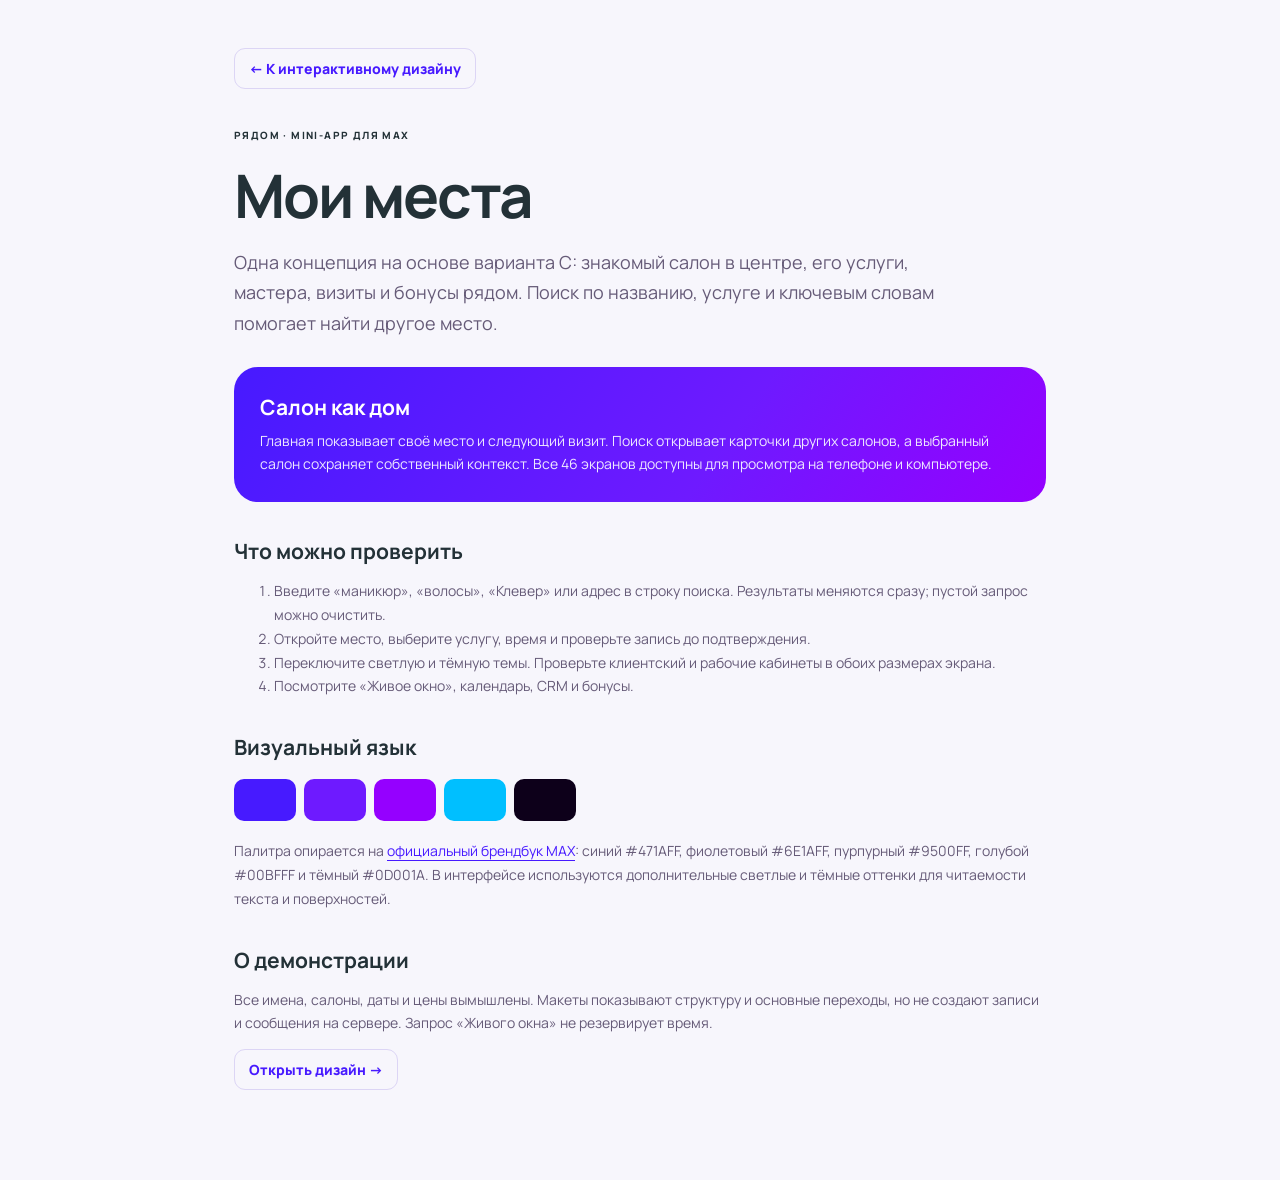
==== commit fb4a5a9a: "Focus Ryadom on salon places, keyword search and MAX themes" ====
--- a/about.html
+++ b/about.html
@@ -1 +1,36 @@
-<!doctype html><html lang="ru"><head><meta charset="utf-8"><meta name="viewport" content="width=device-width,initial-scale=1"><title>О проекте · Рядом</title><link rel="stylesheet" href="style.css?v=bc1"><style>main{max-width:980px;margin:auto;padding:48px 24px 90px}h1{font-size:clamp(32px,5vw,58px);line-height:1.07;letter-spacing:-2px;margin:20px 0}h2{margin:36px 0 12px}p,li{line-height:1.7;color:#53645e}a{color:#276b56;text-decoration:underline;text-underline-offset:4px}.lead{font-size:18px;max-width:740px}.cards{display:grid;grid-template-columns:repeat(2,1fr);gap:14px}.cards article{background:#fff;border:1px solid #dce7df;border-radius:18px;padding:20px}.cards h3{margin:4px 0 8px}.cards p{font-size:13px}.back{display:inline-flex;border:1px solid #ceddd2;border-radius:10px;padding:10px 14px;text-decoration:none;font-weight:800}@media(max-width:700px){.cards{grid-template-columns:1fr}}</style></head><body><main><a class="back" href="index.html">← К интерактивным макетам</a><p class="kicker" style="margin-top:38px">РЯДОМ / ДИЗАЙН-КОНЦЕПЦИИ</p><h1>Время в хороших местах</h1><p class="lead">Три исходных варианта пользовательского опыта и выбранное объединение B+C для клиента салона и сотрудников. В галерее можно сравнить одинаковые 46 экранов в каждом направлении и переключить просмотр между телефоном и компьютером.</p><div class="cards"><article><span class="kicker">A · ПОШАГОВЫЙ ПУТЬ</span><h3>Забота по шагам</h3><p>Одна понятная задача в каждый момент. Салон → услуга → время → проверка итога.</p></article><article><span class="kicker">B · ВРЕМЯ ПЕРВЫМ</span><h3>Найти своё время</h3><p>Сначала удобный момент, потом сравнение конкретных вариантов, мастеров и цен.</p></article><article><span class="kicker">C · МЕСТО ПЕРВЫМ</span><h3>Мои места</h3><p>Услуги, визиты и награды сгруппированы вокруг знакомого салона.</p></article><article style="background:#eef6ed;border-color:#84b19a"><span class="kicker">B+C · ВЫБРАННОЕ СОЧЕТАНИЕ</span><h3>Время и места</h3><p>Фильтры услуги, дня и времени — сверху; салоны показаны карточками с ближайшим окном, ценой и личным контекстом.</p></article></div><h2>Что можно проверить</h2><ol><li>Новую запись: верхние фильтры → карточка салона → итог → подтверждение.</li><li>«Живое окно»: нет подходящего времени или «Хочу раньше» → предпочтения → предложение → принятие или отказ.</li><li>Рабочий кабинет: календарь, CRM, цепочка предложений и остановка окна.</li></ol><h2>Важные условия</h2><p>Запрос «Живого окна» не резервирует время. Предложение получает один клиент за раз; доступность проверяется при принятии. Перенос существующей записи не создаёт вторую. Цена и единственная применённая выгода видны до подтверждения.</p><h2>О демонстрации</h2><p>Все имена, салоны, даты и цены вымышлены. Макеты показывают структуру и основные переходы, но не создают записи и сообщения на сервере. Рабочие разделы управления служат для обсуждения дизайна, а не для реального ведения салона.</p><a class="back" href="index.html">Открыть макеты →</a></main></body></html>
+<!doctype html>
+<html lang="ru">
+<head>
+  <meta charset="utf-8">
+  <meta name="viewport" content="width=device-width,initial-scale=1">
+  <title>О дизайне · Рядом</title>
+  <link rel="stylesheet" href="style.css?v=c-max-2">
+  <style>
+    main{max-width:860px;margin:auto;padding:48px 24px 90px}
+    h1{font-size:clamp(36px,5vw,60px);letter-spacing:-2px;line-height:1.08;margin:19px 0}
+    h2{margin:35px 0 10px}
+    p,li{line-height:1.7;color:#665b78}
+    a{color:#471aff;text-decoration:underline;text-underline-offset:4px}
+    .lead{font-size:18px;max-width:700px}
+    .back{display:inline-flex;border:1px solid #dcd5f5;border-radius:11px;padding:10px 14px;text-decoration:none;font-weight:800}
+    .idea{background:linear-gradient(125deg,#471aff,#6e1aff 60%,#9500ff);color:#fff;padding:26px;border-radius:24px;margin:28px 0}
+    .idea h2{margin:0 0 8px}.idea p{color:#eee8ff;margin:0}
+    .swatches{display:flex;gap:8px;margin:18px 0}.swatches i{width:62px;height:42px;border-radius:10px}
+  </style>
+</head>
+<body><main>
+  <a class="back" href="index.html">← К интерактивному дизайну</a>
+  <p class="kicker" style="margin-top:38px">РЯДОМ · MINI-APP ДЛЯ MAX</p>
+  <h1>Мои места</h1>
+  <p class="lead">Одна концепция на основе варианта C: знакомый салон в центре, его услуги, мастера, визиты и бонусы рядом. Поиск по названию, услуге и ключевым словам помогает найти другое место.</p>
+  <div class="idea"><h2>Салон как дом</h2><p>Главная показывает своё место и следующий визит. Поиск открывает карточки других салонов, а выбранный салон сохраняет собственный контекст. Все 46 экранов доступны для просмотра на телефоне и компьютере.</p></div>
+  <h2>Что можно проверить</h2>
+  <ol><li>Введите «маникюр», «волосы», «Клевер» или адрес в строку поиска. Результаты меняются сразу; пустой запрос можно очистить.</li><li>Откройте место, выберите услугу, время и проверьте запись до подтверждения.</li><li>Переключите светлую и тёмную темы. Проверьте клиентский и рабочие кабинеты в обоих размерах экрана.</li><li>Посмотрите «Живое окно», календарь, CRM и бонусы.</li></ol>
+  <h2>Визуальный язык</h2>
+  <div class="swatches" aria-label="Фирменные цвета MAX"><i style="background:#471aff"></i><i style="background:#6e1aff"></i><i style="background:#9500ff"></i><i style="background:#00bfff"></i><i style="background:#0d001a"></i></div>
+  <p>Палитра опирается на <a href="https://go.max.ru/brandbook">официальный брендбук MAX</a>: синий #471AFF, фиолетовый #6E1AFF, пурпурный #9500FF, голубой #00BFFF и тёмный #0D001A. В интерфейсе используются дополнительные светлые и тёмные оттенки для читаемости текста и поверхностей.</p>
+  <h2>О демонстрации</h2>
+  <p>Все имена, салоны, даты и цены вымышлены. Макеты показывают структуру и основные переходы, но не создают записи и сообщения на сервере. Запрос «Живого окна» не резервирует время.</p>
+  <a class="back" href="index.html">Открыть дизайн →</a>
+</main></body>
+</html>
--- a/style.css
+++ b/style.css
@@ -2,3 +2,12 @@
 :root{font-family:Manrope,Arial,sans-serif;color:#233137;background:#f3f0eb;font-size:14px}*{box-sizing:border-box}body{margin:0}button,input,select,textarea{font:inherit}button{cursor:pointer}button:focus-visible,input:focus-visible,select:focus-visible,textarea:focus-visible,a:focus-visible{outline:3px solid #e5885a;outline-offset:3px}button:disabled{cursor:not-allowed;opacity:.55}a{text-decoration:none;color:inherit}.page{min-height:100vh}.lab{max-width:1480px;margin:0 auto;padding:22px 28px 70px;display:grid;grid-template-columns:280px minmax(0,1fr);gap:28px}.lab-head{grid-column:1/-1;display:flex;justify-content:space-between;align-items:center;gap:28px;padding:14px 6px 26px;border-bottom:1px solid #d7d7d2}.lab-head h1{font-size:clamp(29px,3.4vw,52px);line-height:1.09;letter-spacing:-2.5px;margin:7px 0}.lab-head p{margin:0;color:#697272;max-width:665px;line-height:1.65}.lab-head .label{font-size:11px;letter-spacing:2px;font-weight:800;color:#657476}.link{color:#275963;font-weight:700;text-decoration:underline;text-underline-offset:4px}.lab-nav{position:sticky;top:20px;height:calc(100vh - 40px);overflow:auto;scrollbar-width:thin}.lab-nav h2{font-size:13px;letter-spacing:1.2px;text-transform:uppercase;color:#75807e;margin:23px 0 10px}.lab-nav button{display:block;width:100%;text-align:left;padding:10px 12px;border:0;border-radius:10px;background:none;color:#485453;margin:2px 0}.lab-nav button:hover,.lab-nav button.active{background:#fff;color:#183e3a;font-weight:800}.lab-nav small{font-size:11px;display:block;color:#82908e}.concepts{display:flex;gap:10px;flex-wrap:wrap;margin:0 0 18px}.concepts button{flex:1;min-width:128px;border:1px solid #d6dcd6;border-radius:12px;background:#fff;padding:13px 14px;text-align:left}.concepts button strong{display:block;font-size:14px}.concepts button small{font-size:11px;color:#697675}.concepts button.active{border:2px solid #244e48;background:#e9f3ec}.concepts button.active.b{border-color:#235071;background:#e9f1f5}.concepts button.active.c{border-color:#745333;background:#f7eee2}.stage{min-width:0}.stage-top{display:grid;grid-template-columns:1fr auto;gap:16px;align-items:end;margin-bottom:17px}.stage-top h2{font-size:26px;letter-spacing:-1px;margin:0}.stage-top p{color:#697675;margin:5px 0 0}.stage-top .mode{display:flex;gap:4px;padding:4px;background:#e6e9e4;border-radius:10px}.mode button{padding:7px 12px;border:0;border-radius:7px;background:transparent;color:#53605c}.mode button.active{background:#fff;color:#1c413b;font-weight:800;box-shadow:0 1px 4px #26333317}.stage-body{display:flex;gap:30px;align-items:flex-start}.device-wrap{flex:0 0 390px}.device-label{font-size:11px;letter-spacing:1px;color:#76817d;margin:0 0 9px 4px}.device{width:390px;height:844px;overflow:hidden;border-radius:32px;background:white;box-shadow:0 22px 65px #29403c26;border:7px solid #273336;position:relative}.device .app-screen{height:830px}.explain{flex:1;min-width:220px;max-width:420px}.explain .eyebrow{color:#72807c}.explain h3{font-size:30px;line-height:1.18;letter-spacing:-1px;margin:10px 0 14px}.explain p{line-height:1.68;color:#596c68}.explain .why{border-top:1px solid #d5ddd5;margin:24px 0;padding-top:20px}.explain .why h4{margin:0 0 8px}.explain ul{padding-left:18px;line-height:1.8;color:#596c68}.explain .journey button{margin:5px 5px 5px 0;padding:10px 13px;border:1px solid #cbd8ce;background:white;border-radius:10px}.compare{background:#fff;border:1px solid #dce1da;border-radius:22px;margin:30px 0;padding:26px}.compare h2{margin-top:0}.compare-grid{display:grid;grid-template-columns:repeat(3,1fr);gap:18px}.compare-grid article{padding:18px;border-radius:16px;background:#f5f6f2}.compare-grid h3{margin:0 0 7px}.compare-grid p{color:#5c6865;line-height:1.5}.compare-grid strong{font-size:12px;color:#3f5550}.bottom-note{font-size:12px;line-height:1.6;color:#66746d;margin-top:18px}.app-screen{--bg:#f8f8f3;--paper:#fff;--ink:#23443c;--muted:#61756c;--accent:#276b56;--light:#e8f4e9;--line:#dce7df;--radius:20px;background:var(--bg);color:var(--ink);font-family:Manrope,Arial,sans-serif;position:relative;overflow:hidden}.app-screen.b{--bg:#f1f5f7;--paper:#fff;--ink:#203748;--muted:#647b87;--accent:#225b83;--light:#dfeef5;--line:#d5e2e8;--radius:12px;font-family:'DM Sans',Arial,sans-serif}.app-screen.c{--bg:#fcf7f0;--paper:#fffefa;--ink:#49372b;--muted:#817162;--accent:#915e3f;--light:#f5e8d9;--line:#eaded1;--radius:27px;font-family:Manrope,Arial,sans-serif}.status{height:27px;display:flex;align-items:center;justify-content:space-between;padding:0 22px;font-size:11px;font-weight:800;background:var(--bg)}.app-top{height:59px;display:flex;align-items:center;justify-content:space-between;padding:0 19px}.app-top .brand{font-weight:800;letter-spacing:-1.5px;font-size:23px}.app-top .brand span{color:var(--accent)}.app-top .back{border:0;background:transparent;font-size:26px;color:var(--ink);width:44px;height:44px;text-align:left}.app-top .space{background:var(--light);border:0;color:var(--accent);border-radius:99px;font-size:11px;font-weight:800;padding:8px 10px}.scroll{height:calc(100% - 170px);overflow:auto;padding:13px 22px 35px;scrollbar-width:thin;scrollbar-color:var(--line) transparent}.app-screen.b .scroll{padding-top:6px}.app-screen.c .scroll{padding:18px 24px 35px}.bottom{height:74px;background:var(--paper);border-top:1px solid var(--line);display:flex;justify-content:space-around;align-items:center;padding-bottom:12px;position:absolute;bottom:0;width:100%}.bottom button{border:0;background:transparent;color:var(--muted);font-size:11px;min-width:70px;min-height:48px;display:flex;flex-direction:column;align-items:center;justify-content:center;gap:2px}.bottom button.active{color:var(--accent);font-weight:800}.bottom .ico{font-size:19px}.home-line{font-size:11px;color:var(--muted);font-weight:800;letter-spacing:1.4px;text-transform:uppercase;margin-bottom:8px}.app-screen h1{font-size:27px;line-height:1.14;letter-spacing:-1.25px;margin:0 0 10px}.app-screen h2{font-size:19px;letter-spacing:-.6px;margin:25px 0 11px}.app-screen h3{font-size:15px;margin:0 0 4px}.sub{color:var(--muted);line-height:1.55;font-size:13px;margin:0 0 16px}.paper{background:var(--paper);border:1px solid var(--line);border-radius:var(--radius);padding:16px;margin:10px 0;box-shadow:0 3px 12px #29433908}.app-screen.a .paper{box-shadow:0 6px 20px #2c543c0c}.app-screen.b .paper{box-shadow:none}.app-screen.c .paper{border-color:#efe5d8;box-shadow:0 9px 25px #7755380b}.paper.soft{background:var(--light);border-color:transparent}.paper.warn{background:#fff4e7;border-color:#f0dcc0}.paper.error{background:#fff0ec;border-color:#efc5ba}.paper.good{background:#e8f5ee;border-color:#c4e6d0}.row{display:flex;align-items:center;justify-content:space-between;gap:12px}.row>div{min-width:0}.row strong{font-size:14px}.mini{color:var(--muted);font-size:11px;line-height:1.5}.kicker{font-size:10px;font-weight:800;letter-spacing:1.4px;text-transform:uppercase;color:var(--accent)}.big{font-size:34px;font-weight:800;letter-spacing:-2px}.pill{display:inline-flex;padding:5px 9px;border-radius:99px;background:var(--light);color:var(--accent);font-size:10px;font-weight:800}.pill.warn{background:#fff0d6;color:#93651f}.pill.ok{background:#e1f2e5;color:#227548}.art{height:142px;border-radius:var(--radius);background:linear-gradient(140deg,#d5e7d8,#f1e7cf);position:relative;overflow:hidden;margin:12px 0 22px}.art:before,.art:after{content:'';position:absolute;border:15px solid #ffffff94;width:140px;height:140px;border-radius:50%;right:20px;top:-30px}.art:after{right:100px;top:45px;width:105px;height:105px;border-width:10px}.art span{position:absolute;left:21px;top:25px;font-size:27px;letter-spacing:-1px;font-weight:800;z-index:2;color:#315747;max-width:165px}.art small{position:absolute;left:21px;bottom:18px;z-index:2;color:#315747}.app-screen.b .art{background:linear-gradient(135deg,#d7eaf3,#a8c8dd);border-radius:12px}.app-screen.b .art span,.app-screen.b .art small{color:#1d4f70}.app-screen.c .art{background:linear-gradient(135deg,#efd7bb,#fcf0dc);height:180px}.app-screen.c .art span,.app-screen.c .art small{color:#79543a}.btn{width:100%;min-height:48px;border-radius:13px;border:1px solid var(--accent);background:var(--accent);color:white;font-weight:800;padding:10px 16px;text-align:center;margin:6px 0}.btn.secondary{background:var(--paper);color:var(--accent)}.btn.ghost{background:transparent;border-color:transparent;color:var(--accent);text-align:left;padding-left:0}.btn.danger{background:#a84739;border-color:#a84739}.app-screen.c .btn{border-radius:100px}.app-screen.b .btn{border-radius:9px}.btn.inline{width:auto;padding:9px 15px;min-height:42px}.app-screen input,.app-screen select,.app-screen textarea{border:1px solid var(--line);border-radius:12px;background:#fff;color:var(--ink);padding:11px 12px;width:100%;min-height:44px;outline:none}.app-screen textarea{min-height:80px}.app-screen label{display:block;font-size:12px;font-weight:700;margin:12px 0 5px}.app-screen .checks label{display:inline-flex;align-items:center;gap:6px;margin:4px 5px 4px 0;border:1px solid var(--line);padding:7px 8px;border-radius:10px;font-size:11px;min-height:40px}.app-screen .checks input{width:auto;min-height:0;accent-color:var(--accent)}.chips{display:flex;gap:7px;overflow:auto;padding:3px 0 7px;scrollbar-width:none}.chips button{flex:0 0 auto;min-height:39px;border:1px solid var(--line);border-radius:99px;padding:7px 13px;color:var(--ink);background:var(--paper);font-size:12px}.chips button.sel{background:var(--accent);border-color:var(--accent);color:white}.meta-list{display:grid;grid-template-columns:auto 1fr;gap:10px 16px;padding:6px 0}.meta-list dt{color:var(--muted);font-size:12px}.meta-list dd{margin:0;font-weight:700;font-size:13px;text-align:right}.divider{border:0;border-top:1px solid var(--line);margin:14px 0}.touch{display:block;width:100%;border:0;background:transparent;text-align:left;color:inherit;padding:0;min-height:44px}.touch+.touch{border-top:1px solid var(--line)}.touch:focus-visible{outline:3px solid #e5885a}.touch-row{display:flex;align-items:center;justify-content:space-between;gap:10px;padding:12px 0}.touch-row .arrow{font-size:22px;color:var(--accent)}.progress{display:flex;gap:7px}.progress i{flex:1;height:8px;border-radius:8px;background:var(--line)}.progress i.on{background:var(--accent)}.empty-icon{font-size:32px;display:block;margin-bottom:12px}.workspace-menu{display:grid;gap:8px}.workspace-menu button{border:1px solid var(--line);background:var(--paper);border-radius:14px;text-align:left;padding:16px;color:var(--ink);min-height:72px}.workspace-menu button strong{display:block}.workspace-menu button small{color:var(--muted)}.step-head{display:flex;gap:7px;margin:0 0 18px}.step-head i{height:4px;background:var(--line);flex:1;border-radius:4px}.step-head i.on{background:var(--accent)}.grid-two{display:grid;grid-template-columns:1fr 1fr;gap:9px}.choice{background:var(--paper);border:1px solid var(--line);border-radius:14px;padding:13px;text-align:left;color:var(--ink);min-height:68px;width:100%}.choice.sel{border:2px solid var(--accent);background:var(--light)}.choice strong{display:block}.choice small{color:var(--muted)}.app-screen.b .time-grid{display:grid;grid-template-columns:repeat(3,1fr);gap:8px}.time-grid button{border:1px solid var(--line);background:var(--paper);border-radius:11px;padding:12px 6px;color:var(--ink);min-height:52px;font-weight:700}.time-grid button.sel{background:var(--accent);color:white}.app-screen.c .time-grid{display:flex;overflow:auto;gap:8px}.app-screen.c .time-grid button{min-width:86px}.timeline{border-left:2px solid var(--line);margin-left:6px;padding-left:16px}.timeline article{position:relative;padding:4px 0 22px}.timeline article:before{content:'';position:absolute;left:-22px;top:7px;width:10px;height:10px;border-radius:50%;background:var(--accent)}.drawer{background:var(--paper);border-radius:22px 22px 0 0;padding:18px;border-top:1px solid var(--line)}.app-screen.b .drawer{border-radius:12px}.filter-band{background:var(--paper);border:1px solid var(--line);padding:12px;border-radius:12px;margin:8px 0}.search-input{display:flex;gap:7px;align-items:center;background:var(--paper);border:1px solid var(--line);border-radius:13px;padding:0 10px}.search-input input{border:0;background:transparent}.app-screen.c .salon-tabs{display:flex;gap:14px;border-bottom:1px solid var(--line);margin:10px 0 20px}.salon-tabs button{border:0;background:transparent;color:var(--muted);padding:10px 0;font-size:12px}.salon-tabs button.sel{color:var(--accent);font-weight:800;border-bottom:2px solid var(--accent)}.desktop{width:min(100%,1000px);min-height:670px;background:var(--bg);border:1px solid var(--line);border-radius:22px;overflow:hidden;display:grid;grid-template-columns:206px 1fr;box-shadow:0 20px 50px #29403c17}.desktop aside{background:var(--paper);border-right:1px solid var(--line);padding:25px 15px}.desktop aside strong{display:block;font-size:22px;margin:0 0 20px}.desktop aside button{width:100%;border:0;background:transparent;border-radius:10px;padding:12px;text-align:left;color:var(--muted)}.desktop aside button.sel{background:var(--light);color:var(--accent);font-weight:800}.desktop main{padding:30px 33px}.desktop h2{margin:0;font-size:26px}.desktop .board{display:grid;grid-template-columns:repeat(3,1fr);gap:12px;margin-top:22px}.desktop .paper{margin:0}.desktop .table{background:var(--paper);border:1px solid var(--line);border-radius:16px;margin-top:22px;overflow:hidden}.desktop .table-row{display:grid;grid-template-columns:1fr 1fr 1.4fr .8fr;padding:15px 20px;border-bottom:1px solid var(--line);font-size:13px}.desktop .table-row:last-child{border:0}.desktop .table-row.head{font-size:11px;font-weight:800;color:var(--muted)}.desktop .wide-timeline{display:grid;grid-template-columns:58px repeat(3,1fr);gap:8px;margin-top:20px}.desktop .wide-timeline>div{border-bottom:1px solid var(--line);min-height:65px;padding:6px;font-size:12px}.desktop .wide-timeline .block{background:var(--light);border-radius:10px;padding:12px;font-size:13px}.desktop .workhero{display:flex;justify-content:space-between;gap:18px;margin-top:10px}.desktop .workhero p{color:var(--muted)}.desktop .workhero button{width:auto;padding:10px 18px}.app-screen.b .step-head{display:none}.app-screen.b .booking-layout .paper{border-left:3px solid var(--accent)}.app-screen.c .booking-layout .paper{border-radius:25px}.app-screen.c .salon-header{font-size:11px;color:var(--accent);font-weight:800;letter-spacing:.9px;text-transform:uppercase}.app-screen.a .task-hero{background:linear-gradient(135deg,#e5f4e7,#f7f9ed);border-radius:24px;padding:21px;margin:5px 0 20px}.task-hero .big{font-size:24px;letter-spacing:-1px}.app-screen.b .task-hero{background:#dcecf5;border-radius:12px}.app-screen.c .task-hero{background:#f7e9d8;border-radius:28px}.app-screen.b .search-heading{font-size:32px}.app-screen.c .salon-portal{border-radius:27px;background:var(--light);padding:20px}.app-screen.c .salon-portal h1{margin:4px 0}.top-actions{display:flex;gap:6px;align-items:center}.top-actions button{border:0;background:var(--light);color:var(--accent);min-height:35px;border-radius:99px;padding:5px 10px;font-size:11px;font-weight:800}.spark{font-size:21px;color:var(--accent)}@media(max-width:1100px){.stage-body{flex-direction:column}.lab{grid-template-columns:230px minmax(0,1fr)}.device-wrap{flex:0 0 auto}}@media(max-width:760px){.lab{display:block;padding:16px 12px}.lab-head{display:block;padding-bottom:14px}.lab-head h1{letter-spacing:-1.5px}.lab-head p{font-size:12px}.lab-nav{position:static;height:auto;max-height:120px;overflow:auto;display:flex;gap:10px;align-items:flex-start;border-bottom:1px solid #ddd;padding:0 0 10px}.lab-nav h2{display:none}.lab-nav button{width:auto;white-space:nowrap;border:1px solid #d9ded8;padding:8px 12px}.stage-top{display:block}.stage-top h2{font-size:20px}.stage-body{align-items:center;gap:14px}.device{max-width:calc(100vw - 24px);height:844px}.device-wrap{max-width:100%}.explain{padding:12px}.compare-grid{grid-template-columns:1fr}.compare{padding:18px}.stage-top .mode{margin:10px 0}}
 .comparison-table{margin-top:18px;border:1px solid #e0e6e0;border-radius:14px;overflow:hidden}.comparison-row{display:grid;grid-template-columns:1.1fr repeat(3,1fr);border-top:1px solid #e7ece6}.comparison-row:first-child{border-top:0}.comparison-row span{padding:11px 12px;font-size:12px;line-height:1.45}.comparison-row span:first-child{font-weight:800;background:#f8faf6}.comparison-row.head{background:#ecf3ee;color:#49635a;font-weight:800}.comparison-row.head span{font-size:10px;letter-spacing:.6px}.comparison-row.head span:first-child{background:#ecf3ee}@media(max-width:760px){.comparison-table{overflow-x:auto}.comparison-row{min-width:650px}}
 .app-screen.bc{--bg:#f7f8f4;--paper:#fffefa;--ink:#263b37;--muted:#6d7d73;--accent:#326c5a;--light:#e7f2e9;--line:#dae5db;--radius:22px}.concepts button.active.bc{border-color:#326c5a;background:#e7f2e9}.app-screen.bc .scroll{padding:15px 22px 35px}.app-screen.bc .art{background:linear-gradient(135deg,#d8e6d6,#f3dfc3)}.hybrid-filters{border:1px solid var(--line);border-radius:22px;background:var(--paper);padding:17px;margin:18px 0 24px;box-shadow:0 8px 30px #3558440c}.hybrid-filter-title{margin-bottom:13px}.hybrid-filter-title strong{display:block;font-size:18px;letter-spacing:-.4px;margin-top:3px}.hybrid-filter-grid{display:grid;gap:10px}.filter-label{display:block;font-size:11px;font-weight:800;color:var(--muted);margin-bottom:5px}.hybrid-filters .chips{padding-bottom:1px}.hybrid-filters .chips button{font-size:11px;min-height:36px;padding:6px 10px}.hybrid-filters>.btn{margin-top:15px}.hybrid-section-head{display:flex;justify-content:space-between;align-items:end;gap:10px;margin:20px 0 12px}.hybrid-section-head h2{margin:3px 0 0}.hybrid-section-head>.mini{max-width:110px;text-align:right}.place-list{display:grid;gap:13px}.place-card{border:1px solid var(--line);background:var(--paper);border-radius:23px;overflow:hidden;box-shadow:0 7px 25px #365a4010}.place-card-art{height:86px;display:flex;flex-direction:column;justify-content:center;padding:15px 19px;position:relative;overflow:hidden}.place-card-art:after{content:'';width:130px;height:130px;border:13px solid #ffffff70;border-radius:50%;position:absolute;right:5px;top:-52px}.place-card-art.hair{background:linear-gradient(110deg,#d9e8d4,#f1dfc6)}.place-card-art.nails{background:linear-gradient(110deg,#f1dcd3,#f5ece1)}.place-card-art.care{background:linear-gradient(110deg,#d8e5dc,#e2e9d8)}.place-card-art span{font-size:24px;font-weight:800;letter-spacing:-.8px;position:relative;z-index:1}.place-card-art small{font-size:11px;color:var(--muted);position:relative;z-index:1}.place-card-art.hero{height:155px;border-radius:22px;margin:13px 0 18px}.place-card-art.hero span{font-size:27px;max-width:220px}.place-card-body{padding:15px 17px}.place-card-body h3{font-size:18px;margin:3px 0 2px}.place-card-body>p{margin:0}.place-availability{display:flex;justify-content:space-between;align-items:center;gap:12px;background:var(--light);border-radius:14px;padding:11px;margin:13px 0}.place-availability span strong,.place-availability span small{display:block}.place-availability span strong{font-size:12px}.place-availability span small{font-size:10px;color:var(--muted)}.place-availability>strong{font-size:13px;white-space:nowrap}.place-card-foot{display:flex;align-items:center;flex-wrap:wrap;gap:7px}.place-card-foot>span{flex:1 1 100%;font-size:11px;color:var(--muted)}.place-card-foot button{border:1px solid var(--accent);background:var(--accent);color:#fff;border-radius:10px;padding:9px 11px;min-height:40px;font-weight:800;font-size:11px}.place-card-foot button.text-link{border-color:transparent;background:transparent;color:var(--accent)}.hybrid-search-summary{display:flex;justify-content:space-between;align-items:center;gap:10px;border:1px solid var(--line);background:var(--paper);padding:10px 12px;border-radius:12px;margin:0 0 19px;font-size:11px;color:var(--muted)}.hybrid-search-summary button{border:0;background:transparent;color:var(--accent);font-weight:800;white-space:nowrap}.app-screen.bc .salon-tabs{display:flex;gap:14px;border-bottom:1px solid var(--line);margin:10px 0 20px}.app-screen.bc .salon-tabs button{border:0;background:transparent;color:var(--muted);padding:10px 0;font-size:12px}.app-screen.bc .salon-tabs button.sel{color:var(--accent);font-weight:800;border-bottom:2px solid var(--accent)}.compare-grid{grid-template-columns:repeat(4,1fr)}.comparison-row{grid-template-columns:1.1fr repeat(4,1fr)}@media(max-width:760px){.compare-grid{grid-template-columns:1fr}.comparison-row{min-width:800px}}
+.page{background:#f7f6fc;color:#0d001a}.lab-head{border-color:#ded9ee}.lab-head .label,.link,.explain .eyebrow{color:#471aff}.lab-nav h2{color:#665b78}.lab-nav button{color:#493e60}.lab-nav button:hover,.lab-nav button.active{background:#ebe8ff;color:#471aff}.stage-top p,.explain p,.explain ul,.bottom-note{color:#665b78}.explain .why{border-color:#ddd8ed}.explain .journey button{border-color:#dcd5f5;color:#471aff}.device{border-color:#180d32;box-shadow:0 22px 65px #24105427}
+.theme-mode{display:flex;gap:4px;padding:4px;background:#ebe8f4;border-radius:10px}.theme-mode button{border:0;border-radius:7px;background:transparent;color:#554c6a;padding:8px 13px;min-height:37px}.theme-mode button.active{background:#fff;color:#471aff;font-weight:800;box-shadow:0 1px 4px #1c103023}.view-mode,.stage-top .mode{background:#ebe8f4}.view-mode button.active,.mode button.active{color:#471aff}
+.app-screen.c{--bg:#f8f7fd;--paper:#fff;--ink:#160d2b;--muted:#695f7b;--accent:#471aff;--light:#ede9ff;--line:#e0dcef;--radius:23px}.app-screen.c .art,.app-screen.c .task-hero{background:linear-gradient(135deg,#e3ddff,#d7f4ff);height:160px}.app-screen.c .art span,.app-screen.c .art small{color:#32147f}.app-screen.c .salon-header{color:#471aff}.app-screen.c .salon-portal{background:#ede9ff}.app-screen.c .paper{border-color:var(--line);box-shadow:0 8px 24px #331a700b}.app-screen.c .btn{border-radius:14px}.app-screen.c .btn:not(.secondary):not(.ghost):not(.danger){background:#471aff;color:#fff;border-color:#471aff}.app-screen.c .chips button.sel,.app-screen.c .time-grid button.sel{background:#471aff;border-color:#471aff;color:#fff}.app-screen.c .top-actions{gap:5px}.app-screen.c .top-actions button{min-width:36px}.app-screen.c .bottom button.active{color:#471aff}
+.c-feature{position:relative;overflow:hidden;border-radius:26px;padding:22px;color:#fff;background:linear-gradient(125deg,#471aff,#6e1aff 62%,#9500ff);box-shadow:0 14px 32px #471aff2b;margin:17px 0 22px}.c-feature:after,.c-salon-art:after{content:'';position:absolute;width:190px;height:190px;border:25px solid #ffffff24;border-radius:50%;right:-70px;top:-85px}.c-feature .kicker{color:#cceaff}.c-feature h2{font-size:28px;margin:8px 0 1px;color:#fff}.c-feature p{font-size:12px;margin:0 0 18px;color:#eee8ff}.c-feature-visit{display:flex;justify-content:space-between;gap:12px;border-top:1px solid #ffffff45;padding:12px 0;color:#eee8ff;font-size:11px}.c-feature-visit strong{color:#fff}.c-feature button{border:0;border-radius:12px;background:#fff;color:#471aff;min-height:42px;padding:10px 15px;font-weight:800;position:relative;z-index:1}
+.c-search-box{background:var(--paper);border:1px solid var(--line);border-radius:20px;padding:14px;margin:14px 0 18px}.c-search-box label{margin:0 0 9px;font-size:12px}.c-search-field{display:flex;align-items:center;border:1px solid var(--line);border-radius:13px;padding:0 11px;background:var(--bg)}.c-search-field span{font-size:22px;color:var(--accent)}.app-screen .c-search-field input{border:0;background:transparent;min-width:0;box-shadow:none}.c-search-box>.mini{margin:7px 0 0}.c-results-heading{display:flex;justify-content:space-between;align-items:end;gap:12px;margin:0 0 12px}.c-results-heading h2{margin:0}.c-place-list{display:grid;gap:12px}.c-place-card{border:1px solid var(--line);background:var(--paper);border-radius:21px;overflow:hidden;box-shadow:0 7px 24px #3214650b}.c-place-art{height:73px;padding:12px 17px;position:relative;overflow:hidden;display:flex;flex-direction:column;justify-content:center}.c-place-art:after{content:'';position:absolute;width:120px;height:120px;border:12px solid #ffffff65;border-radius:50%;right:0;top:-45px}.c-place-art.hair,.c-salon-art.hair{background:linear-gradient(110deg,#c9c2ff,#dbf4ff)}.c-place-art.nails,.c-salon-art.nails{background:linear-gradient(110deg,#e0d0ff,#f8ddf6)}.c-place-art.care,.c-salon-art.care{background:linear-gradient(110deg,#c5efff,#e0d5ff)}.c-place-art span{font-size:20px;font-weight:800;color:#32147f;position:relative;z-index:1}.c-place-art small{font-size:10px;color:#493178;position:relative;z-index:1}.c-place-body{padding:14px 16px}.c-place-body h3{font-size:17px;margin:3px 0}.c-place-body p{margin:2px 0}.c-place-service{font-size:12px;font-weight:700;color:var(--ink);padding-top:5px}.c-place-footer{display:flex;align-items:center;justify-content:space-between;gap:9px;margin-top:10px}.c-place-footer span{font-size:10px;color:var(--muted)}.c-place-footer button,.c-empty button{border:0;border-radius:10px;background:#471aff;color:#fff;padding:9px 11px;min-height:39px;white-space:nowrap;font-size:11px;font-weight:800}.c-empty{padding:18px}.c-empty p{margin:8px 0 13px}.c-salon-header h1{font-size:31px;margin:3px 0 5px}.c-salon-header .sub{margin-bottom:11px}.c-salon-art{height:145px;border-radius:22px;position:relative;overflow:hidden;padding:20px;display:flex;flex-direction:column;justify-content:space-between;margin-bottom:14px}.c-salon-art strong{font-size:22px;line-height:1.18;max-width:200px;color:#32147f;position:relative;z-index:1}.c-salon-art span{font-size:11px;color:#493178;position:relative;z-index:1}
+.theme-dark{background:#0d001a;color:#f8f5ff}.theme-dark .lab-head{border-color:#392c55}.theme-dark .lab-head p,.theme-dark .stage-top p,.theme-dark .explain p,.theme-dark .explain ul,.theme-dark .bottom-note,.theme-dark .device-label{color:#bbb1ce}.theme-dark .lab-head .label,.theme-dark .link,.theme-dark .explain .eyebrow{color:#a794ff}.theme-dark .lab-nav h2{color:#a99fbd}.theme-dark .lab-nav button{color:#d4cce2}.theme-dark .lab-nav button:hover,.theme-dark .lab-nav button.active{background:#2a1c4c;color:#c7b8ff}.theme-dark .explain .why{border-color:#392c55}.theme-dark .explain .journey button{background:#1a102b;border-color:#47375f;color:#c7b8ff}.theme-dark .theme-mode,.theme-dark .view-mode,.theme-dark .stage-top .mode{background:#241739}.theme-dark .theme-mode button,.theme-dark .view-mode button,.theme-dark .mode button{color:#c9bedc}.theme-dark .theme-mode button.active,.theme-dark .view-mode button.active,.theme-dark .mode button.active{background:#423073;color:#fff}.theme-dark .device{border-color:#7160a8;box-shadow:0 22px 65px #0008}
+.theme-dark .app-screen.c{--bg:#0d001a;--paper:#1c1130;--ink:#f8f5ff;--muted:#b9afca;--accent:#b3a3ff;--light:#2d2054;--line:#403154}.theme-dark .app-screen.c .status,.theme-dark .app-screen.c .app-top{background:#0d001a}.theme-dark .app-screen.c .paper{box-shadow:none}.theme-dark .app-screen.c .bottom{background:#1c1130}.theme-dark .app-screen.c .btn:not(.secondary):not(.ghost):not(.danger),.theme-dark .app-screen.c .chips button.sel,.theme-dark .app-screen.c .time-grid button.sel{background:#6e1aff;border-color:#6e1aff;color:#fff}.theme-dark .app-screen.c .btn.secondary{background:#1c1130;color:#c9bdff}.theme-dark .app-screen.c .art,.theme-dark .app-screen.c .task-hero{background:linear-gradient(135deg,#332173,#193a58)}.theme-dark .app-screen.c .art span,.theme-dark .app-screen.c .art small{color:#f8f5ff}.theme-dark .app-screen.c .salon-portal{background:#2d2054}.theme-dark .app-screen.c input,.theme-dark .app-screen.c textarea,.theme-dark .app-screen.c select,.theme-dark .app-screen.c .choice,.theme-dark .app-screen.c .chips button,.theme-dark .app-screen.c .time-grid button{background:#211536;color:#f8f5ff;border-color:#403154}.theme-dark .app-screen.c .chips button.sel,.theme-dark .app-screen.c .time-grid button.sel{background:#6e1aff;color:#fff}.theme-dark .c-feature{background:linear-gradient(125deg,#3511bc,#5d16db 65%,#8300da)}.theme-dark .c-feature button{background:#f8f5ff;color:#3d16d5}.theme-dark .c-search-field{background:#150b26}.theme-dark .app-screen .c-search-field input{background:transparent;color:#f8f5ff}.theme-dark .c-place-art.hair,.theme-dark .c-salon-art.hair{background:linear-gradient(110deg,#3d2c89,#195374)}.theme-dark .c-place-art.nails,.theme-dark .c-salon-art.nails{background:linear-gradient(110deg,#543085,#6b326a)}.theme-dark .c-place-art.care,.theme-dark .c-salon-art.care{background:linear-gradient(110deg,#1a5872,#452989)}.theme-dark .c-place-art span,.theme-dark .c-place-art small,.theme-dark .c-salon-art strong,.theme-dark .c-salon-art span{color:#f8f5ff}.theme-dark .c-place-footer button,.theme-dark .c-empty button{background:#6e1aff}.theme-dark .app-screen.c .top-actions button{background:#2d2054;color:#c9bdff}
+@media(max-width:760px){.stage-controls{align-items:flex-start}.c-feature-visit{flex-direction:column;gap:2px}.c-place-footer{align-items:flex-start;flex-direction:column}.c-place-footer button{width:100%}}
+body{background:#f7f6fc}body:has(.theme-dark){background:#0d001a}.theme-dark .app-screen.c .bottom button.active{color:#b3a3ff}.theme-dark .app-screen.c .salon-tabs button.sel{color:#b3a3ff;border-bottom-color:#b3a3ff}.theme-dark .app-screen.c .scroll{scrollbar-color:#55437a transparent}.theme-dark .lab-nav{scrollbar-color:#55437a transparent}
